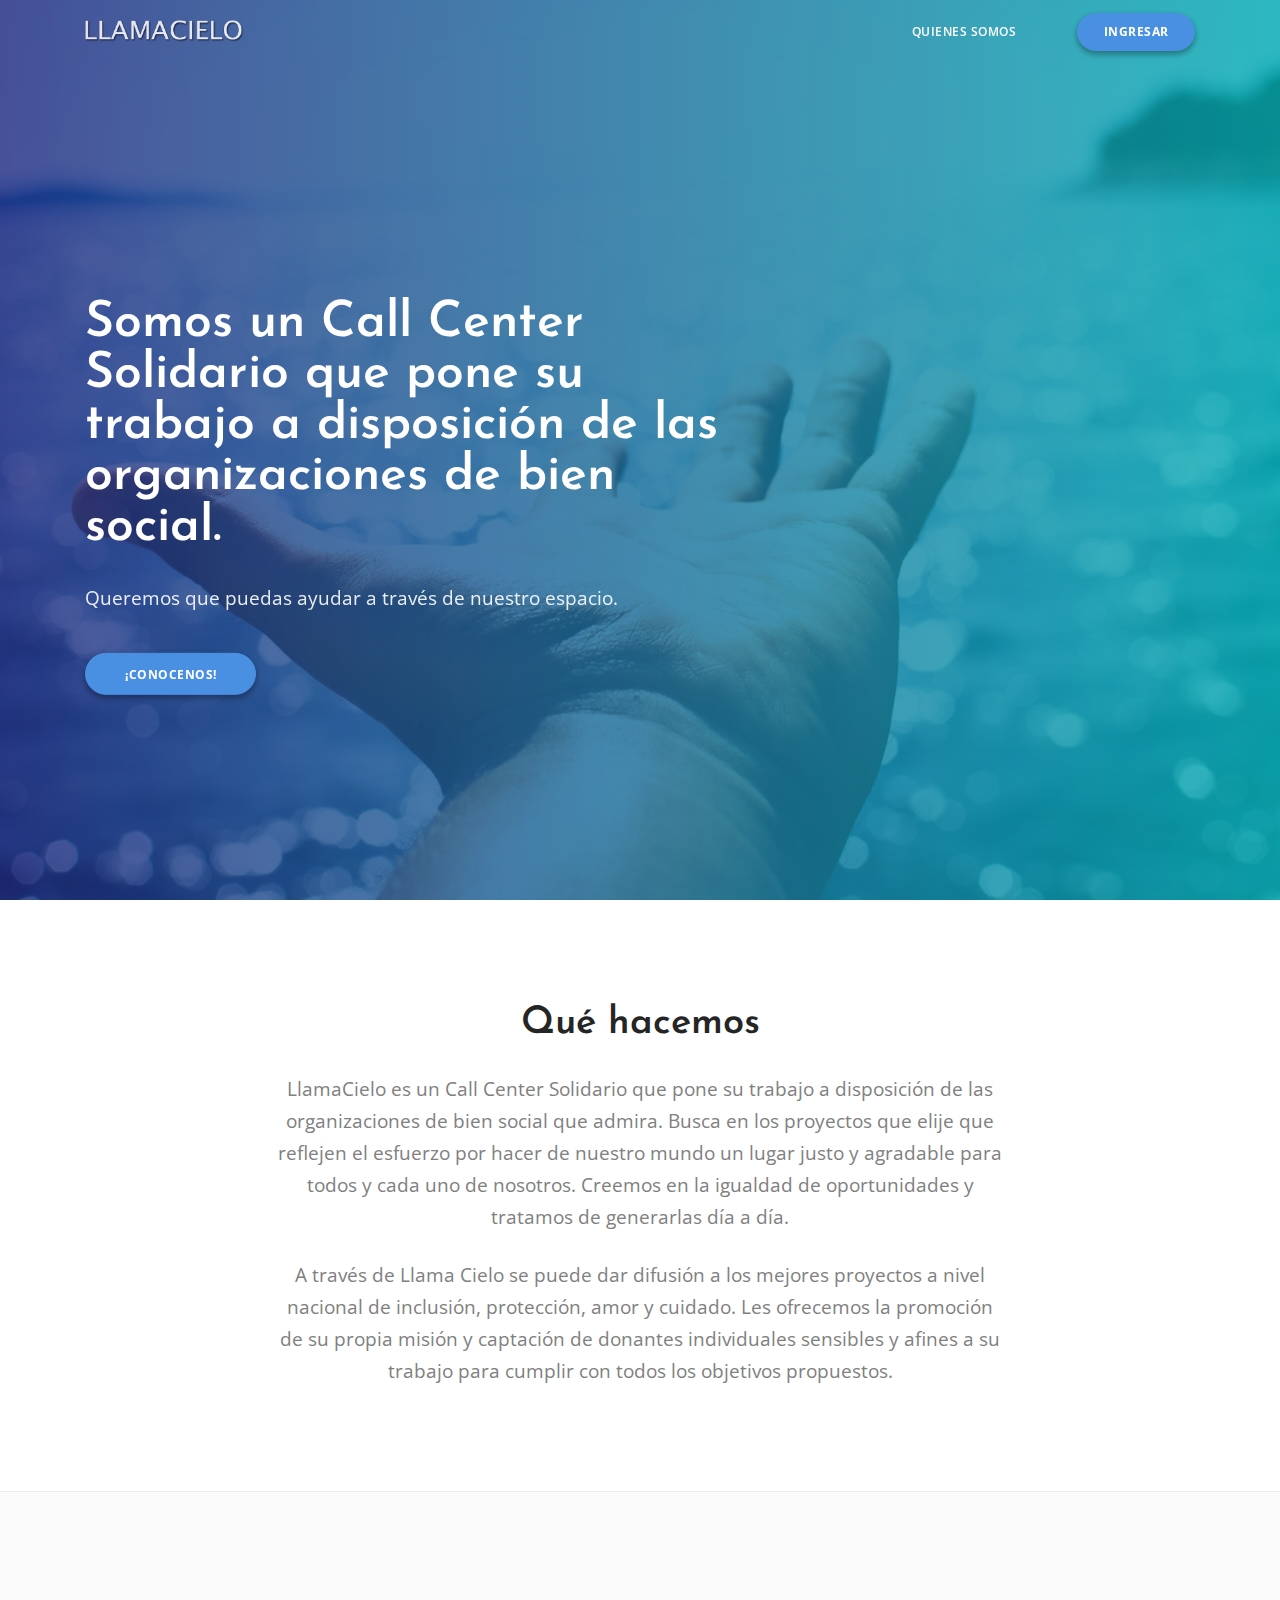
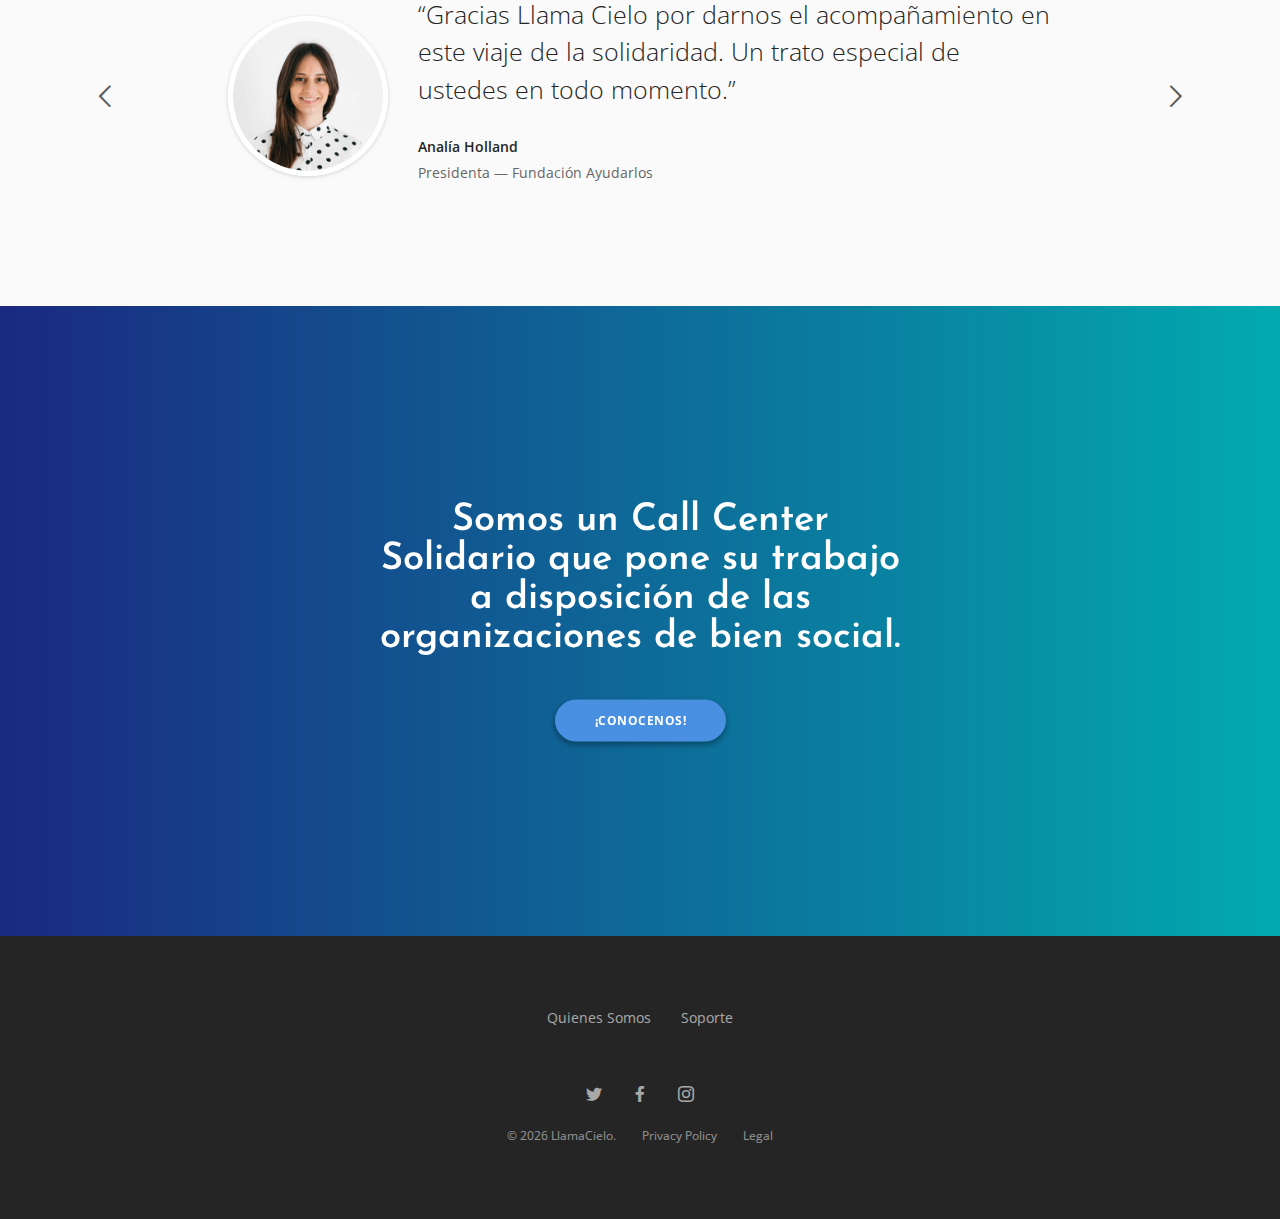
==== web/administracion.html @ 5735ce03 "first status" ====
<!doctype html>
<html lang="es">

<head>
    <meta charset="utf-8">
    <title>Administrador - Llamacielo</title>
    <meta name="viewport" content="width=device-width, initial-scale=1.0">
    <link href="css/socicon.css" rel="stylesheet" type="text/css" media="all" />
    <link href="css/icofont/icofont.min.css" rel="stylesheet" type="text/css" media="all" />
    <link href="css/bootstrap.css" rel="stylesheet" type="text/css" media="all" />
    <link href="css/stack-interface.css" rel="stylesheet" type="text/css" media="all" />
    <link href="css/theme.css" rel="stylesheet" type="text/css" media="all" />
    <link href="https://fonts.googleapis.com/css?family=Open+Sans:200,300,400,400i,500,600,700" rel="stylesheet">

    <style>
        ul li {
            cursor: pointer;
        }
        
        fieldset.scheduler-border {
            border: 1px solid #f3eeee !important;
            padding: 0 0 0 2em !important;
            margin: 0 0 1.5em 0 !important;
            -webkit-box-shadow: 0px 0px 0px 0px #000;
            box-shadow: 0px 0px 0px 0px #000;
        }
        
        legend {
            margin-bottom: 0 !important;
        }
        
        legend.scheduler-border {
            font-size: 1.2em !important;
            font-weight: bold !important;
            text-align: center !important;
            width: auto;
            padding: 0 10px;
            border-bottom: none;
        }
        
        form {
            max-width: 93%;
        }
        
        button.btn.type--uppercase,
        input[type="submit"].btn.type--uppercase {
            letter-spacing: .5px;
            margin-right: -0.5px;
            margin-top: -20px;
        }
    </style>


</head>

<body data-smooth-scroll-offset="77">

    <div class="page-loader">
        <div class="loader"></div>
    </div>


    <div class="nav-container">
        <div>
            <div class="bar bar--sm visible-xs">
                <div class="container">
                    <div class="row">
                        <div class="col-3 col-md-2">
                            <a href="index.html"> <img class="logo logo-dark" alt="logo" src="img/logo.png"> <img class="logo logo-light" alt="logo" src="img/logo.png"> </a>
                        </div>
                        <div class="col-9 col-md-10 text-right">
                            <a href="#" class="hamburger-toggle" data-toggle-class="#menu1;hidden-xs hidden-sm"> <i class="icon icon--sm stack-interface stack-menu"></i> </a>
                        </div>
                    </div>
                </div>
            </div>
            <nav id="menu1" class="bar bar-1 hidden-xs bar--transparent bar--absolute">
                <div class="container">
                    <div class="row">
                        <div class="col-lg-1 col-md-2 hidden-xs">
                            <div class="bar__module">
                                <a href="index.html"> <img class="logo logo-dark" alt="logo" src="img/logo.png"> <img class="logo logo-light" alt="logo" src="img/logo.png"> </a>
                            </div>
                        </div>
                        <div class="col-lg-11 col-md-12 text-right text-left-xs text-left-sm">
                            <div class="bar__module">
                                <ul id="menuUsuario" class="menu-horizontal text-left">
                                    <!-- usuario logueado -->
                                    <li>
                                        <i class="icofont-key icon-roles text-primary"></i> <span id="usuarioRol"><strong></strong></span>
                                    </li>

                                    <li class="dropdown">
                                        <i class="icofont-ui-user text-primary"></i> <span class="dropdown__trigger" id="usuarioNombre"></span>
                                        <div class="dropdown__container">
                                            <div class="container">
                                                <div class="row">
                                                    <div class="dropdown__content col-lg-2 col-md-4">
                                                        <ul class="menu-vertical">
                                                            <li id="btnTablaUsuarios">Gestión de usuarios</li>
                                                            <li>Generar cierre</li>
                                                            <li>Ver liquidaciones</li>
                                                        </ul>
                                                    </div>
                                                </div>
                                            </div>
                                        </div>
                                    </li>
                                </ul>
                            </div>
                            <div class="bar__module">

                                <!-- btn login -->
                                <!-- <a id="btnLogin" class="btn btn--sm btn--primary type--uppercase hidden" data-modal-index="0"> <span class="btn__text">
                                    Login
                                </span> </a>-->

                                <!-- btn logout -->
                                <a id="btnLogout" class="btn btn--sm btn--primary type--uppercase"> <span class="btn__text">
                                    Salir
                                </span> </a>
                            </div>
                        </div>
                    </div>
                </div>
            </nav>
        </div>
    </div>
    <div class="main-container">
        <section class="cover height-60 imagebg parallax text-center parallax" data-gradient-bg="#1A2980,#02AAB0,#5f2c82,#26D0CE"><canvas id="granim-2" width="0" height="0"></canvas>
            <div class="background-image-holder">
                <img alt="background" src="img/bg-hero-adm.jpg" />
            </div>
            <div class="container pos-vertical-center">
                <div class="row">
                    <div class="col-md-12">
                        <h1> Administración de Datos </h1>
                    </div>
                </div>
            </div>
        </section>

        <!-- estadisticas -->
        <section id="estadisticas" class="bg-white space--md--datos">
            <div class="container">
                <div class="row">
                    <div class="col-md-4">
                        <div class="feature feature-2 boxed boxed--border text-center bg-primary text-white">
                            <span id="uT" class="counter"></span>
                            <p> USUARIOS TOTALES </p>
                        </div>
                    </div>
                    <div class="col-md-4">
                        <div class="feature feature-2 boxed boxed--border text-center bg-primary text-white">
                            <span id="uA" class="counter"></span>
                            <p> USUARIOS ACTIVOS </p>
                        </div>
                    </div>
                    <div class="col-md-4">
                        <div class="feature feature-2 boxed boxed--border text-center bg-primary text-white">
                            <span id="uI" class="counter"></span>
                            <p> USUARIOS INACTIVOS </p>
                        </div>
                    </div>
                </div>

                <div class="row mt-4">
                    <div class="col-md-4">
                        <div class="feature feature-2 boxed boxed--border text-center bg-primary text-white">
                            <span id="uAdm" class="counter"></span>
                            <p> USUARIOS ADMINISTRADORES </p>
                        </div>
                    </div>
                    <div class="col-md-4">
                        <div class="feature feature-2 boxed boxed--border text-center bg-primary text-white">
                            <span id="uTel" class="counter"></span>
                            <p> USUARIOS TELEMARKETER </p>
                        </div>
                    </div>
                    <div class="col-md-4">
                        <div class="feature feature-2 boxed boxed--border text-center bg-primary text-white">
                            <span id="uO" class="counter"></span>
                            <p> USUARIOS ONG'S </p>
                        </div>
                    </div>
                </div>
            </div>
        </section>

        <!-- tabla de usuarios -->
        <section class="bg--white space--xxs">
            <div class="container">
                <div class="row justify-content-md-center">
                    <div id="tablaUsuarios" class="col-md-12 text-center">

                        <!-- btn alta usuario -->
                        <div class="text-left">
                            <a id="btnAltaUsuario" class="btn btn--sm btn--primary text-white" data-modal-index="0">Alta de Usuario</a>
                        </div>

                        <div class="">
                        </div>

                        <!-- tabla para mostrar datos BD -->
                        <div class="table-responsive-sm mt-20">
                            <table id="tablaUsuarios2" class="border--round table--alternate-row">
                                <thead>
                                    <tr class="text-center">
                                        <th>ID</th>
                                        <th>PERFIL</th>
                                        <th>NOMBRE</th>
                                        <th>DNI</th>
                                        <th>PASSWORD</th>
                                        <th>FECHA INICIO</th>
                                        <th>ACTIVO</th>
                                        <th>EMAIL</th>
                                        <th>ACCION</th>
                                    </tr>
                                </thead>
                                <tbody id="tbodyUsuarios">
                                </tbody>

                            </table>
                        </div>
                    </div>
                </div>
            </div>
        </section>

        <footer class="text-center space--sm footer-5 bg--dark">
            <div class="container">
                <div class="row">

                    <div class="col-md-12 text-center">
                        <ul class="social-list list-inline list--hover">
                            <li><a href="#"><i class="socicon socicon-twitter icon icon--xs"></i></a></li>
                            <li><a href="#"><i class="socicon socicon-facebook icon icon--xs"></i></a></li>
                            <li><a href="#"><i class="socicon socicon-instagram icon icon--xs"></i></a></li>
                        </ul>
                    </div>
                </div>

            </div>
        </footer>

        <!-- modal form alta / modificaciones usuarios -->
        <div class="modal-container" data-modal-index="0">
            <div class="modal-content section-modal">
                <section class="unpad ">
                    <div class="container">
                        <div class="row justify-content-center">
                            <div class="col-md-6">
                                <div class="boxed boxed--lg bg--white text-center feature">
                                    <div class="modal-close modal-close-cross"></div>
                                    <div class="feature__body">
                                        <!-- form alta / modifiaciones usuario -->
                                        <fieldset class="scheduler-border">
                                            <legend id="legend" class="scheduler-border"></legend>

                                            <form id="form-editable">
                                                <div class="row">

                                                    <!-- ID de usuario -->
                                                    <div class="col-md-12">
                                                        <input type="hidden" id="idUsuario" name="usuario_id" value="">
                                                    </div>

                                                    <!-- Fecha de inicio usuario -->
                                                    <div class="col-md-12">
                                                        <input type="hidden" id="inputFechaInicioUsuario" name="usuario_fechaInicio" value="">
                                                    </div>


                                                    <!-- Perfil del Usuario -->
                                                    <div class="col-md-12 text-left">
                                                        <div class="input-select mb-3">
                                                            <select id="inputPerfilUsuario" name="usuario_tipo">
                                                                <!--<option selected value="default">Perfil de Usuario</option>-->
                                                                <option value="1">Administrador</option>
                                                                <option value="2">Telemarketer</option>
                                                                <option value="3">ONG</option>
                                                            </select>
                                                        </div>

                                                    </div>
                                                    <!--<div class="col-md-12">
                                                        <input type="hidden" id="inputPerfilUsuarioHidden" name="usuario_tipo" value="">
                                                    </div>-->

                                                    <!-- usuario nombre usuario -->
                                                    <div class="col-md-12 text-left">
                                                        <input type="text" id="inputUsuarioNombre" name="usuario_nombre" value="" placeholder="Nombre Y Apellido" maxlength="90">
                                                    </div>

                                                    <!-- usuario numero de documento -->
                                                    <div class="col-md-12 text-left">
                                                        <input type="number" id="inputDniUsuario" name="usuario_dni" placeholder="Número De Documento" data-mask="00000000">
                                                    </div>

                                                    <!-- usuario password -->
                                                    <div class="col-md-12 text-left">
                                                        <div class="inner-addon right-addon">
                                                            <input type="password" id="inputPasswordUsuario" name="usuario_password" value="" placeholder="Ingrese Password" title="Debe cargar el password" autocomplete="off">
                                                            <i id="togglePassword" class="icofont-eye-blocked"></i>
                                                        </div>
                                                    </div>

                                                    <!-- fecha inicio -->
                                                    <!--<div id="inputFechaUsuario" class="col-md-12 hidden">
                                                        <input type="date" name="usuario_fechaInicio" value="" placeholder="Ingrese Fecha De Inicio">
                                                    </div>-->

                                                    <!-- Usuario Estado -->
                                                    <div class="col-md-12 text-left">
                                                        <div class="input-select mb-3">
                                                            <select id="inputEstadoUsuario" name="usuario_estado">
                                                               <!-- <option selected value="default">Estado de Usuario</option>-->
                                                                <option value="1">Activo</option>
                                                                <option value="0">Desactivado</option>
                                                            </select>
                                                        </div>

                                                    </div>
                                                    <!--<div class="col-md-12">
                                                        <input type="hidden" id="inputEstadoUsuarioHidden" name="usuario_estado" value="">
                                                    </div>-->

                                                    <!-- Email -->
                                                    <div class="col-md-12 text-left">
                                                        <input type="email" id="inputEmailUsuario" name="usuario_email" placeholder="Email" title="Debe ingresar un email" required>
                                                    </div>

                                                    <!-- alta usuario -->
                                                    <div class="col-md-12">
                                                        <a id="btnAltaUsuarioForm" class="btn width-100 btn--primary type--uppercase text-white hidden mb-2 mt-1" type="">Cargar alta</a>
                                                    </div>

                                                    <!-- modificar usuario -->
                                                    <div class="col-md-12">
                                                        <a id="btnModificarUsuario" class="btn width-100 btn--primary type--uppercase text-white hidden mb-4 mt--10" type="">Cargar modificación</a>
                                                    </div>

                                                </div>

                                                <div class="justify-content-center vh-100 align-items-center">
                                                    <div id="mensaje" class="hidden mb--1"></div>
                                                    <div id="loader" class="form-contacto-cargando hidden mb-4">
                                                        <img src="img/loader.gif" alt="">
                                                    </div>
                                                </div>
                                            </form>

                                        </fieldset>
                                        <!-- fin form login -->
                                    </div>
                                </div>
                            </div>
                        </div>
                </section>
                </div>
            </div>
            <!-- fin modal form usuarios -->

        </div>

        <script src="js/jquery-3.1.1.min.js"></script>
        <script src="js/parallax.js"></script>
        <script src="js/smooth-scroll.min.js"></script>
        <script src="js/granim.min.js"></script>
        <script src="js/jquery.mask.min.js"></script>
        <script src="js/sweetalert2.all.min.js"></script>
        <script src="js/scripts.js"></script>
        <script src="modulos/administracion.js"></script>

        <script>
            $(window).on("load", function() {
                $(".page-loader").fadeOut(1000);
                $(".page-loader").remove();
            })
        </script>

</body>

</html>
---- web/css/socicon.css ----
@font-face {
  font-family: 'Socicon';
  src:  url('../fonts/socicon.eot?a93r5t');
  src:  url('../fonts/socicon.eot?a93r5t#iefix') format('embedded-opentype'),
    url('../fonts/socicon.ttf?a93r5t') format('truetype'),
    url('../fonts/socicon.woff?a93r5t') format('woff'),
    url('../fonts/socicon.svg?a93r5t#Socicon') format('svg');
  font-weight: normal;
  font-style: normal;
}

[class^="socicon-"], [class*=" socicon-"] {
  /* use !important to prevent issues with browser extensions that change fonts */
  font-family: 'Socicon' !important;
  speak: none;
  font-style: normal;
  font-weight: normal;
  font-variant: normal;
  text-transform: none;
  line-height: 1;

  /* Better Font Rendering =========== */
  -webkit-font-smoothing: antialiased;
  -moz-osx-font-smoothing: grayscale;
}

.socicon-gamewisp:before {
  content: "\e905";
}
.socicon-bloglovin:before {
  content: "\e904";
}
.socicon-tunein:before {
  content: "\e903";
}
.socicon-gamejolt:before {
  content: "\e901";
}
.socicon-trello:before {
  content: "\e902";
}
.socicon-spreadshirt:before {
  content: "\e900";
}
.socicon-500px:before {
  content: "\e000";
}
.socicon-8tracks:before {
  content: "\e001";
}
.socicon-airbnb:before {
  content: "\e002";
}
.socicon-alliance:before {
  content: "\e003";
}
.socicon-amazon:before {
  content: "\e004";
}
.socicon-amplement:before {
  content: "\e005";
}
.socicon-android:before {
  content: "\e006";
}
.socicon-angellist:before {
  content: "\e007";
}
.socicon-apple:before {
  content: "\e008";
}
.socicon-appnet:before {
  content: "\e009";
}
.socicon-baidu:before {
  content: "\e00a";
}
.socicon-bandcamp:before {
  content: "\e00b";
}
.socicon-battlenet:before {
  content: "\e00c";
}
.socicon-beam:before {
  content: "\e00d";
}
.socicon-bebee:before {
  content: "\e00e";
}
.socicon-bebo:before {
  content: "\e00f";
}
.socicon-behance:before {
  content: "\e010";
}
.socicon-blizzard:before {
  content: "\e011";
}
.socicon-blogger:before {
  content: "\e012";
}
.socicon-buffer:before {
  content: "\e013";
}
.socicon-chrome:before {
  content: "\e014";
}
.socicon-coderwall:before {
  content: "\e015";
}
.socicon-curse:before {
  content: "\e016";
}
.socicon-dailymotion:before {
  content: "\e017";
}
.socicon-deezer:before {
  content: "\e018";
}
.socicon-delicious:before {
  content: "\e019";
}
.socicon-deviantart:before {
  content: "\e01a";
}
.socicon-diablo:before {
  content: "\e01b";
}
.socicon-digg:before {
  content: "\e01c";
}
.socicon-discord:before {
  content: "\e01d";
}
.socicon-disqus:before {
  content: "\e01e";
}
.socicon-douban:before {
  content: "\e01f";
}
.socicon-draugiem:before {
  content: "\e020";
}
.socicon-dribbble:before {
  content: "\e021";
}
.socicon-drupal:before {
  content: "\e022";
}
.socicon-ebay:before {
  content: "\e023";
}
.socicon-ello:before {
  content: "\e024";
}
.socicon-endomodo:before {
  content: "\e025";
}
.socicon-envato:before {
  content: "\e026";
}
.socicon-etsy:before {
  content: "\e027";
}
.socicon-facebook:before {
  content: "\e028";
}
.socicon-feedburner:before {
  content: "\e029";
}
.socicon-filmweb:before {
  content: "\e02a";
}
.socicon-firefox:before {
  content: "\e02b";
}
.socicon-flattr:before {
  content: "\e02c";
}
.socicon-flickr:before {
  content: "\e02d";
}
.socicon-formulr:before {
  content: "\e02e";
}
.socicon-forrst:before {
  content: "\e02f";
}
.socicon-foursquare:before {
  content: "\e030";
}
.socicon-friendfeed:before {
  content: "\e031";
}
.socicon-github:before {
  content: "\e032";
}
.socicon-goodreads:before {
  content: "\e033";
}
.socicon-google:before {
  content: "\e034";
}
.socicon-googlescholar:before {
  content: "\e035";
}
.socicon-googlegroups:before {
  content: "\e036";
}
.socicon-googlephotos:before {
  content: "\e037";
}
.socicon-googleplus:before {
  content: "\e038";
}
.socicon-grooveshark:before {
  content: "\e039";
}
.socicon-hackerrank:before {
  content: "\e03a";
}
.socicon-hearthstone:before {
  content: "\e03b";
}
.socicon-hellocoton:before {
  content: "\e03c";
}
.socicon-heroes:before {
  content: "\e03d";
}
.socicon-hitbox:before {
  content: "\e03e";
}
.socicon-horde:before {
  content: "\e03f";
}
.socicon-houzz:before {
  content: "\e040";
}
.socicon-icq:before {
  content: "\e041";
}
.socicon-identica:before {
  content: "\e042";
}
.socicon-imdb:before {
  content: "\e043";
}
.socicon-instagram:before {
  content: "\e044";
}
.socicon-issuu:before {
  content: "\e045";
}
.socicon-istock:before {
  content: "\e046";
}
.socicon-itunes:before {
  content: "\e047";
}
.socicon-keybase:before {
  content: "\e048";
}
.socicon-lanyrd:before {
  content: "\e049";
}
.socicon-lastfm:before {
  content: "\e04a";
}
.socicon-line:before {
  content: "\e04b";
}
.socicon-linkedin:before {
  content: "\e04c";
}
.socicon-livejournal:before {
  content: "\e04d";
}
.socicon-lyft:before {
  content: "\e04e";
}
.socicon-macos:before {
  content: "\e04f";
}
.socicon-mail:before {
  content: "\e050";
}
.socicon-medium:before {
  content: "\e051";
}
.socicon-meetup:before {
  content: "\e052";
}
.socicon-mixcloud:before {
  content: "\e053";
}
.socicon-modelmayhem:before {
  content: "\e054";
}
.socicon-mumble:before {
  content: "\e055";
}
.socicon-myspace:before {
  content: "\e056";
}
.socicon-newsvine:before {
  content: "\e057";
}
.socicon-nintendo:before {
  content: "\e058";
}
.socicon-npm:before {
  content: "\e059";
}
.socicon-odnoklassniki:before {
  content: "\e05a";
}
.socicon-openid:before {
  content: "\e05b";
}
.socicon-opera:before {
  content: "\e05c";
}
.socicon-outlook:before {
  content: "\e05d";
}
.socicon-overwatch:before {
  content: "\e05e";
}
.socicon-patreon:before {
  content: "\e05f";
}
.socicon-paypal:before {
  content: "\e060";
}
.socicon-periscope:before {
  content: "\e061";
}
.socicon-persona:before {
  content: "\e062";
}
.socicon-pinterest:before {
  content: "\e063";
}
.socicon-play:before {
  content: "\e064";
}
.socicon-player:before {
  content: "\e065";
}
.socicon-playstation:before {
  content: "\e066";
}
.socicon-pocket:before {
  content: "\e067";
}
.socicon-qq:before {
  content: "\e068";
}
.socicon-quora:before {
  content: "\e069";
}
.socicon-raidcall:before {
  content: "\e06a";
}
.socicon-ravelry:before {
  content: "\e06b";
}
.socicon-reddit:before {
  content: "\e06c";
}
.socicon-renren:before {
  content: "\e06d";
}
.socicon-researchgate:before {
  content: "\e06e";
}
.socicon-residentadvisor:before {
  content: "\e06f";
}
.socicon-reverbnation:before {
  content: "\e070";
}
.socicon-rss:before {
  content: "\e071";
}
.socicon-sharethis:before {
  content: "\e072";
}
.socicon-skype:before {
  content: "\e073";
}
.socicon-slideshare:before {
  content: "\e074";
}
.socicon-smugmug:before {
  content: "\e075";
}
.socicon-snapchat:before {
  content: "\e076";
}
.socicon-songkick:before {
  content: "\e077";
}
.socicon-soundcloud:before {
  content: "\e078";
}
.socicon-spotify:before {
  content: "\e079";
}
.socicon-stackexchange:before {
  content: "\e07a";
}
.socicon-stackoverflow:before {
  content: "\e07b";
}
.socicon-starcraft:before {
  content: "\e07c";
}
.socicon-stayfriends:before {
  content: "\e07d";
}
.socicon-steam:before {
  content: "\e07e";
}
.socicon-storehouse:before {
  content: "\e07f";
}
.socicon-strava:before {
  content: "\e080";
}
.socicon-streamjar:before {
  content: "\e081";
}
.socicon-stumbleupon:before {
  content: "\e082";
}
.socicon-swarm:before {
  content: "\e083";
}
.socicon-teamspeak:before {
  content: "\e084";
}
.socicon-teamviewer:before {
  content: "\e085";
}
.socicon-technorati:before {
  content: "\e086";
}
.socicon-telegram:before {
  content: "\e087";
}
.socicon-tripadvisor:before {
  content: "\e088";
}
.socicon-tripit:before {
  content: "\e089";
}
.socicon-triplej:before {
  content: "\e08a";
}
.socicon-tumblr:before {
  content: "\e08b";
}
.socicon-twitch:before {
  content: "\e08c";
}
.socicon-twitter:before {
  content: "\e08d";
}
.socicon-uber:before {
  content: "\e08e";
}
.socicon-ventrilo:before {
  content: "\e08f";
}
.socicon-viadeo:before {
  content: "\e090";
}
.socicon-viber:before {
  content: "\e091";
}
.socicon-viewbug:before {
  content: "\e092";
}
.socicon-vimeo:before {
  content: "\e093";
}
.socicon-vine:before {
  content: "\e094";
}
.socicon-vkontakte:before {
  content: "\e095";
}
.socicon-warcraft:before {
  content: "\e096";
}
.socicon-wechat:before {
  content: "\e097";
}
.socicon-weibo:before {
  content: "\e098";
}
.socicon-whatsapp:before {
  content: "\e099";
}
.socicon-wikipedia:before {
  content: "\e09a";
}
.socicon-windows:before {
  content: "\e09b";
}
.socicon-wordpress:before {
  content: "\e09c";
}
.socicon-wykop:before {
  content: "\e09d";
}
.socicon-xbox:before {
  content: "\e09e";
}
.socicon-xing:before {
  content: "\e09f";
}
.socicon-yahoo:before {
  content: "\e0a0";
}
.socicon-yammer:before {
  content: "\e0a1";
}
.socicon-yandex:before {
  content: "\e0a2";
}
.socicon-yelp:before {
  content: "\e0a3";
}
.socicon-younow:before {
  content: "\e0a4";
}
.socicon-youtube:before {
  content: "\e0a5";
}
.socicon-zapier:before {
  content: "\e0a6";
}
.socicon-zerply:before {
  content: "\e0a7";
}
.socicon-zomato:before {
  content: "\e0a8";
}
.socicon-zynga:before {
  content: "\e0a9";
}
---- web/css/stack-interface.css ----
@font-face {
  font-family: 'stack-interface';
  src: url('../fonts/stack-interface.eot?33839631');
  src: url('../fonts/stack-interface.eot?33839631#iefix') format('embedded-opentype'),
       url('../fonts/stack-interface.woff2?33839631') format('woff2'),
       url('../fonts/stack-interface.woff?33839631') format('woff'),
       url('../fonts/stack-interface.ttf?33839631') format('truetype'),
       url('../fonts/stack-interface.svg?33839631#stack-interface') format('svg');
  font-weight: normal;
  font-style: normal;
}
/* Chrome hack: SVG is rendered more smooth in Windozze. 100% magic, uncomment if you need it. */
/* Note, that will break hinting! In other OS-es font will be not as sharp as it could be */
/*
@media screen and (-webkit-min-device-pixel-ratio:0) {
  @font-face {
    font-family: 'stack-interface';
    src: url('../font/stack-interface.svg?34857618#stack-interface') format('svg');
  }
}
*/
 
 [class^="stack-"]:before, [class*=" stack-"]:before {
  font-family: "stack-interface";
  font-style: normal;
  font-weight: normal;
  speak: none;
 
  display: inline-block;
  text-decoration: inherit;
  width: 1em;
  margin-right: .2em;
  text-align: center;
  /* opacity: .8; */
 
  /* For safety - reset parent styles, that can break glyph codes*/
  font-variant: normal;
  text-transform: none;
 
  /* fix buttons height, for twitter bootstrap */
  line-height: 1em;
 
  /* Animation center compensation - margins should be symmetric */
  /* remove if not needed */
  margin-left: .2em;
 
  /* you can be more comfortable with increased icons size */
  /* font-size: 120%; */
 
  /* Font smoothing. That was taken from TWBS */
  -webkit-font-smoothing: antialiased;
  -moz-osx-font-smoothing: grayscale;
 
  /* Uncomment for 3D effect */
  /* text-shadow: 1px 1px 1px rgba(127, 127, 127, 0.3); */
}
 
.stack-down-open-big:before { content: '\e800'; } /* '' */
.stack-left-open-big:before { content: '\e801'; } /* '' */
.stack-right-open-big:before { content: '\e802'; } /* '' */
.stack-up-open-big:before { content: '\e803'; } /* '' */
.stack-basket:before { content: '\e804'; } /* '' */
.stack-search:before { content: '\e805'; } /* '' */
.stack-down-dir:before { content: '\e806'; } /* '' */
.stack-left-dir:before { content: '\e807'; } /* '' */
.stack-right-dir:before { content: '\e808'; } /* '' */
.stack-up-dir:before { content: '\e809'; } /* '' */
.stack-down-open:before { content: '\e80a'; } /* '' */
.stack-left-open:before { content: '\e80b'; } /* '' */
.stack-right-open:before { content: '\e80c'; } /* '' */
.stack-up-open:before { content: '\e80d'; } /* '' */
.stack-menu:before { content: '\e80e'; } /* '' */
.stack-users:before { content: '\e80f'; } /* '' */
.stack-publish:before { content: '\e810'; } /* '' */
.stack-trash:before { content: '\e811'; } /* '' */
.stack-bell:before { content: '\e812'; } /* '' */
.stack-cog:before { content: '\e813'; } /* '' */
.stack-plus-circled:before { content: '\e814'; } /* '' */
.stack-dot-3:before { content: '\e815'; } /* '' */
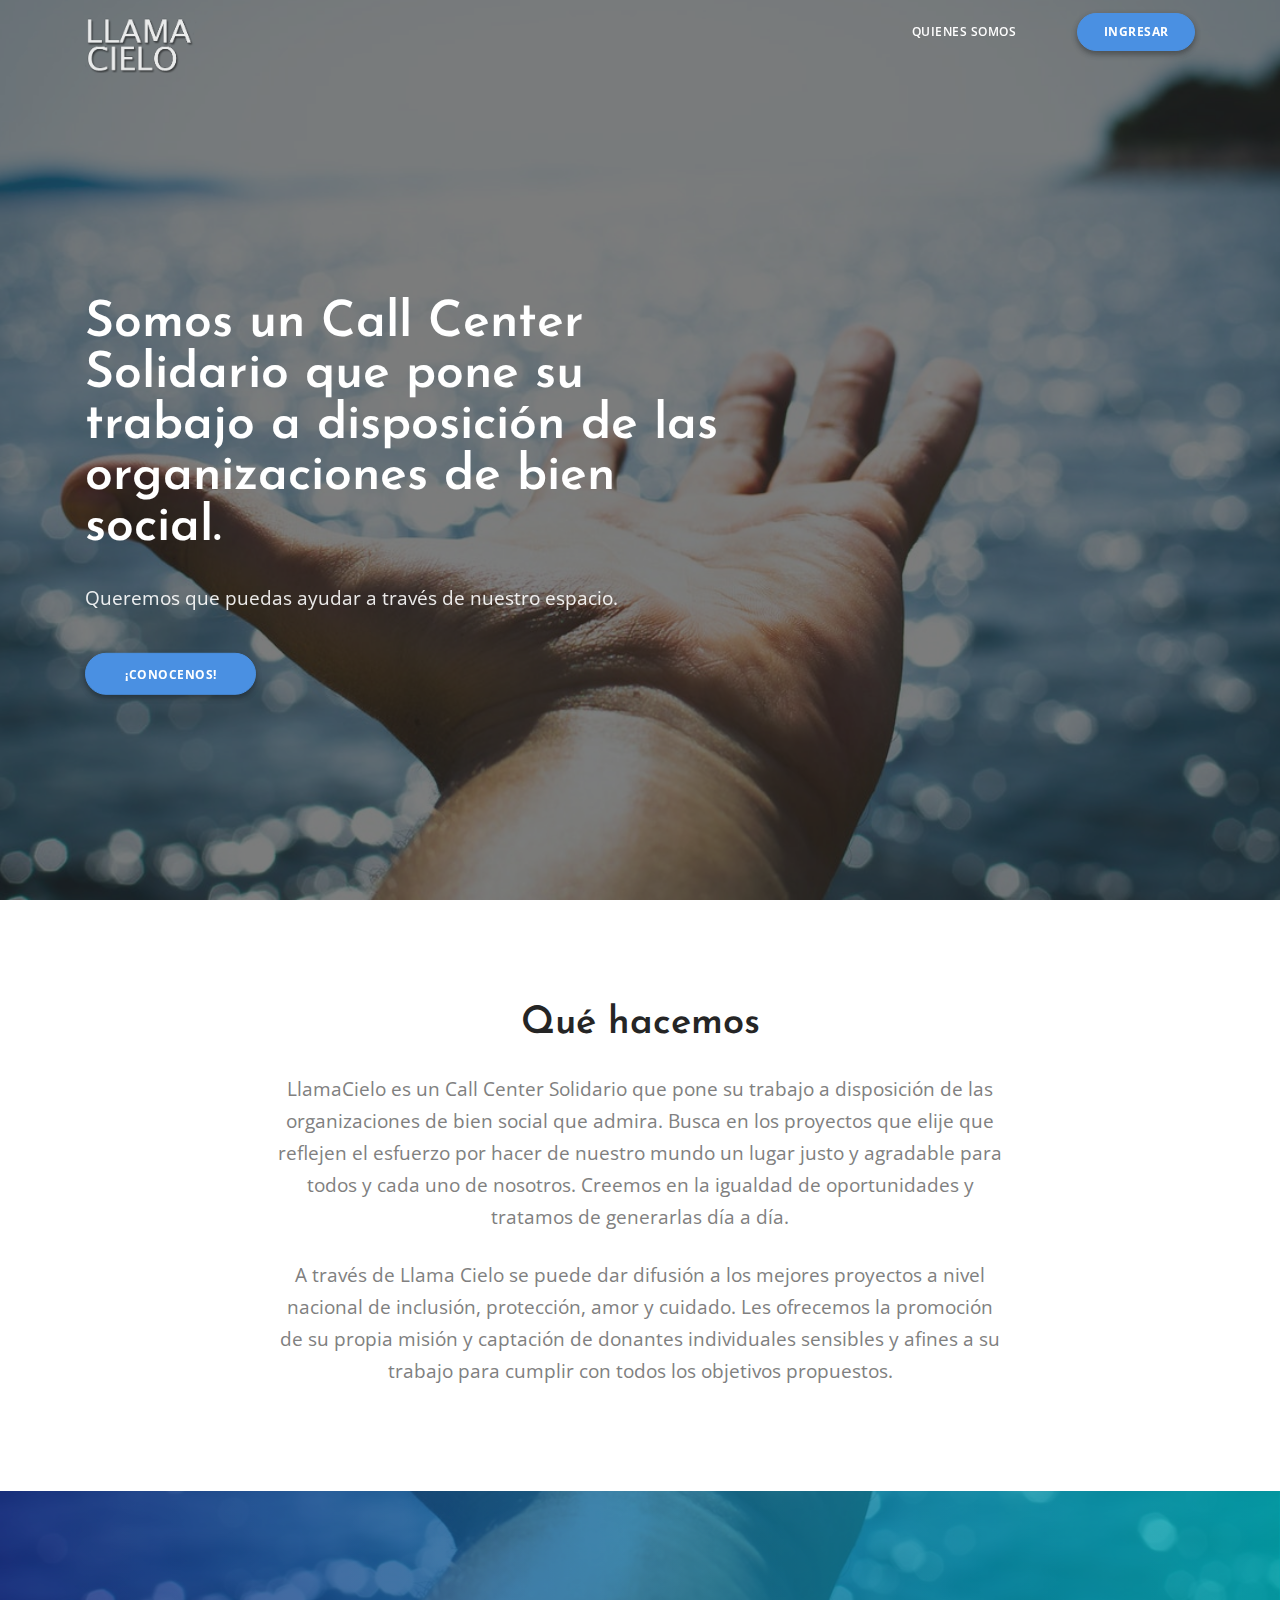
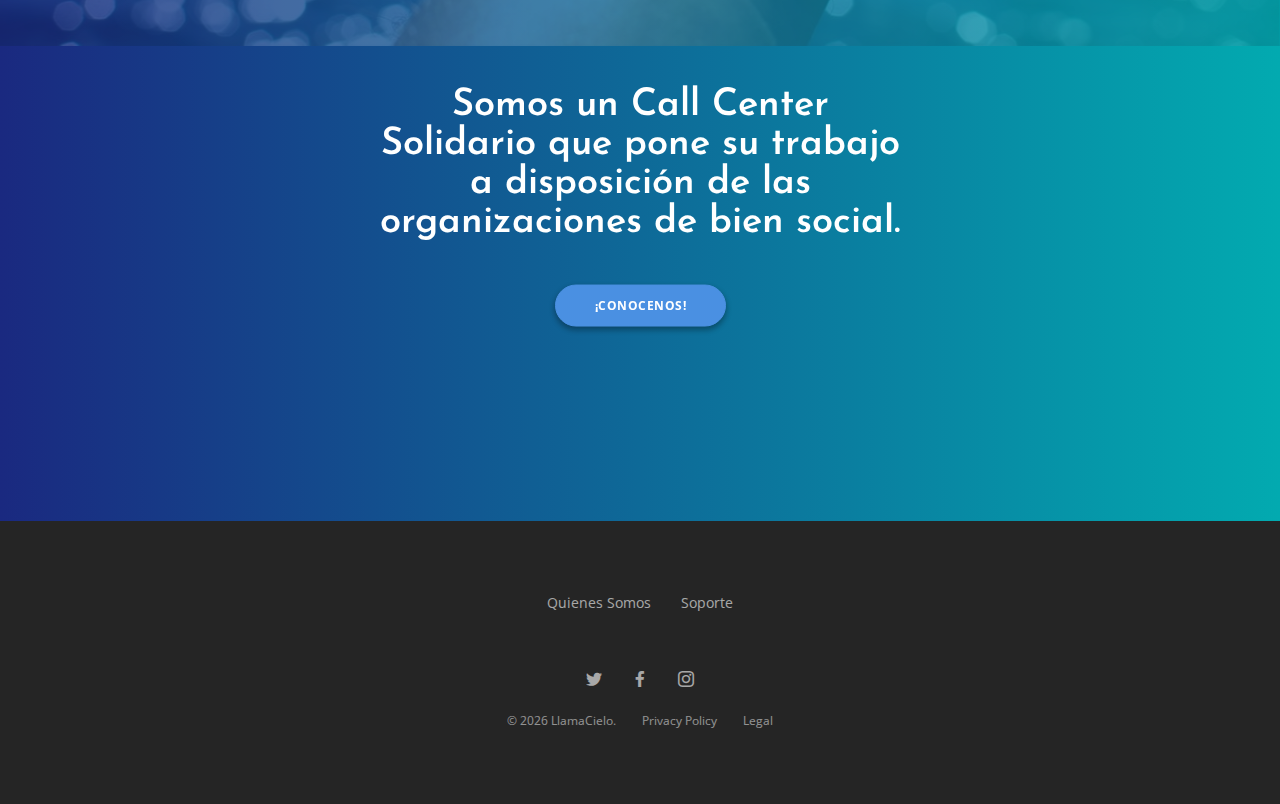
==== commit f058e901: "verano" ====
--- a/web/administracion.html
+++ b/web/administracion.html
@@ -1,767 +1,547 @@
-<!doctype html>-
-<html lang="es">-
--
-<head>-
-    <meta charset="utf-8">-
-    <title>Administrador - Llamacielo</title>-
-    <meta name="viewport" content="width=device-width, initial-scale=1.0">-
-    <link href="css/socicon.css" rel="stylesheet" type="text/css" media="all" />-
-    <link href="css/icofont/icofont.min.css" rel="stylesheet" type="text/css" media="all" />-
-    <link href="css/bootstrap.css" rel="stylesheet" type="text/css" media="all" />-
-    <link href="css/stack-interface.css" rel="stylesheet" type="text/css" media="all" />-
-    <link href="css/theme.css" rel="stylesheet" type="text/css" media="all" />-
-    <link href="https://fonts.googleapis.com/css?family=Open+Sans:200,300,400,400i,500,600,700" rel="stylesheet">-
--
-    <style>-
-        ul li {-
-            cursor: pointer;-
-        }-
-        -
-        fieldset.scheduler-border {-
-            border: 1px solid #f3eeee !important;-
-            padding: 0 0 0 2em !important;-
-            margin: 0 0 1.5em 0 !important;-
-            -webkit-box-shadow: 0px 0px 0px 0px #000;-
-            box-shadow: 0px 0px 0px 0px #000;-
-        }-
-        -
-        legend {-
-            margin-bottom: 0 !important;-
-        }-
-        -
-        legend.scheduler-border {-
-            font-size: 1.2em !important;-
-            font-weight: bold !important;-
-            text-align: center !important;-
-            width: auto;-
-            padding: 0 10px;-
-            border-bottom: none;-
-        }-
-        -
-        form {-
-            max-width: 93%;-
-        }-
-        -
-        button.btn.type--uppercase,-
-        input[type="submit"].btn.type--uppercase {-
-            letter-spacing: .5px;-
-            margin-right: -0.5px;-
-            margin-top: -20px;-
-        }-
-    </style>-
--
--
-</head>-
--
-<body data-smooth-scroll-offset="77">-
--
-    <div class="page-loader">-
-        <div class="loader"></div>-
-    </div>-
--
--
-    <div class="nav-container">-
-        <div>-
-            <div class="bar bar--sm visible-xs">-
-                <div class="container">-
-                    <div class="row">-
-                        <div class="col-3 col-md-2">-
-                            <a href="index.html"> <img class="logo logo-dark" alt="logo" src="img/logo.png"> <img class="logo logo-light" alt="logo" src="img/logo.png"> </a>-
-                        </div>-
-                        <div class="col-9 col-md-10 text-right">-
-                            <a href="#" class="hamburger-toggle" data-toggle-class="#menu1;hidden-xs hidden-sm"> <i class="icon icon--sm stack-interface stack-menu"></i> </a>-
-                        </div>-
-                    </div>-
-                </div>-
-            </div>-
-            <nav id="menu1" class="bar bar-1 hidden-xs bar--transparent bar--absolute">-
-                <div class="container">-
-                    <div class="row">-
-                        <div class="col-lg-1 col-md-2 hidden-xs">-
-                            <div class="bar__module">-
-                                <a href="index.html"> <img class="logo logo-dark" alt="logo" src="img/logo.png"> <img class="logo logo-light" alt="logo" src="img/logo.png"> </a>-
-                            </div>-
-                        </div>-
-                        <div class="col-lg-11 col-md-12 text-right text-left-xs text-left-sm">-
-                            <div class="bar__module">-
-                                <ul id="menuUsuario" class="menu-horizontal text-left">-
-                                    <!-- usuario logueado -->-
-                                    <li>-
-                                        <i class="icofont-key icon-roles text-primary"></i> <span id="usuarioRol"><strong></strong></span>-
-                                    </li>-
--
-                                    <li class="dropdown">-
-                                        <i class="icofont-ui-user text-primary"></i> <span class="dropdown__trigger" id="usuarioNombre"></span>-
-                                        <div class="dropdown__container">-
-                                            <div class="container">-
-                                                <div class="row">-
-                                                    <div class="dropdown__content col-lg-2 col-md-4">-
-                                                        <ul class="menu-vertical">-
-                                                            <li id="btnTablaUsuarios">Gestión de usuarios</li>-
-                                                            <li>Generar cierre</li>-
-                                                            <li>Ver liquidaciones</li>-
-                                                        </ul>-
-                                                    </div>-
-                                                </div>-
-                                            </div>-
-                                        </div>-
-                                    </li>-
-                                </ul>-
-                            </div>-
-                            <div class="bar__module">-
--
-                                <!-- btn login -->-
-                                <!-- <a id="btnLogin" class="btn btn--sm btn--primary type--uppercase hidden" data-modal-index="0"> <span class="btn__text">-
-                                    Login-
-                                </span> </a>-->-
--
-                                <!-- btn logout -->-
-                                <a id="btnLogout" class="btn btn--sm btn--primary type--uppercase"> <span class="btn__text">-
-                                    Salir-
-                                </span> </a>-
-                            </div>-
-                        </div>-
-                    </div>-
-                </div>-
-            </nav>-
-        </div>-
-    </div>-
-    <div class="main-container">-
-        <section class="cover height-60 imagebg parallax text-center parallax" data-gradient-bg="#1A2980,#02AAB0,#5f2c82,#26D0CE"><canvas id="granim-2" width="0" height="0"></canvas>-
-            <div class="background-image-holder">-
-                <img alt="background" src="img/bg-hero-adm.jpg" />-
-            </div>-
-            <div class="container pos-vertical-center">-
-                <div class="row">-
-                    <div class="col-md-12">-
-                        <h1> Administración de Datos </h1>-
-                    </div>-
-                </div>-
-            </div>-
-        </section>-
--
-        <!-- estadisticas -->-
-        <section id="estadisticas" class="bg-white space--md--datos">-
-            <div class="container">-
-                <div class="row">-
-                    <div class="col-md-4">-
-                        <div class="feature feature-2 boxed boxed--border text-center bg-primary text-white">-
-                            <span id="uT" class="counter"></span>-
-                            <p> USUARIOS TOTALES </p>-
-                        </div>-
-                    </div>-
-                    <div class="col-md-4">-
-                        <div class="feature feature-2 boxed boxed--border text-center bg-primary text-white">-
-                            <span id="uA" class="counter"></span>-
-                            <p> USUARIOS ACTIVOS </p>-
-                        </div>-
-                    </div>-
-                    <div class="col-md-4">-
-                        <div class="feature feature-2 boxed boxed--border text-center bg-primary text-white">-
-                            <span id="uI" class="counter"></span>-
-                            <p> USUARIOS INACTIVOS </p>-
-                        </div>-
-                    </div>-
-                </div>-
--
-                <div class="row mt-4">-
-                    <div class="col-md-4">-
-                        <div class="feature feature-2 boxed boxed--border text-center bg-primary text-white">-
-                            <span id="uAdm" class="counter"></span>-
-                            <p> USUARIOS ADMINISTRADORES </p>-
-                        </div>-
-                    </div>-
-                    <div class="col-md-4">-
-                        <div class="feature feature-2 boxed boxed--border text-center bg-primary text-white">-
-                            <span id="uTel" class="counter"></span>-
-                            <p> USUARIOS TELEMARKETER </p>-
-                        </div>-
-                    </div>-
-                    <div class="col-md-4">-
-                        <div class="feature feature-2 boxed boxed--border text-center bg-primary text-white">-
-                            <span id="uO" class="counter"></span>-
-                            <p> USUARIOS ONG'S </p>-
-                        </div>-
-                    </div>-
-                </div>-
-            </div>-
-        </section>-
--
-        <!-- tabla de usuarios -->-
-        <section class="bg--white space--xxs">-
-            <div class="container">-
-                <div class="row justify-content-md-center">-
-                    <div id="tablaUsuarios" class="col-md-12 text-center">-
--
-                        <!-- btn alta usuario -->-
-                        <div class="text-left">-
-                            <a id="btnAltaUsuario" class="btn btn--sm btn--primary text-white" data-modal-index="0">Alta de Usuario</a>-
-                        </div>-
--
-                        <div class="">-
-                        </div>-
--
-                        <!-- tabla para mostrar datos BD -->-
-                        <div class="table-responsive-sm mt-20">-
-                            <table id="tablaUsuarios2" class="border--round table--alternate-row">-
-                                <thead>-
-                                    <tr class="text-center">-
-                                        <th>ID</th>-
-                                        <th>PERFIL</th>-
-                                        <th>NOMBRE</th>-
-                                        <th>DNI</th>-
-                                        <th>PASSWORD</th>-
-                                        <th>FECHA INICIO</th>-
-                                        <th>ACTIVO</th>-
-                                        <th>EMAIL</th>-
-                                        <th>ACCION</th>-
-                                    </tr>-
-                                </thead>-
-                                <tbody id="tbodyUsuarios">-
-                                </tbody>-
--
-                            </table>-
-                        </div>-
-                    </div>-
-                </div>-
-            </div>-
-        </section>-
--
-        <footer class="text-center space--sm footer-5 bg--dark">-
-            <div class="container">-
-                <div class="row">-
--
-                    <div class="col-md-12 text-center">-
-                        <ul class="social-list list-inline list--hover">-
-                            <li><a href="#"><i class="socicon socicon-twitter icon icon--xs"></i></a></li>-
-                            <li><a href="#"><i class="socicon socicon-facebook icon icon--xs"></i></a></li>-
-                            <li><a href="#"><i class="socicon socicon-instagram icon icon--xs"></i></a></li>-
-                        </ul>-
-                    </div>-
-                </div>-
--
-            </div>-
-        </footer>-
--
-        <!-- modal form alta / modificaciones usuarios -->-
-        <div class="modal-container" data-modal-index="0">-
-            <div class="modal-content section-modal">-
-                <section class="unpad ">-
-                    <div class="container">-
-                        <div class="row justify-content-center">-
-                            <div class="col-md-6">-
-                                <div class="boxed boxed--lg bg--white text-center feature">-
-                                    <div class="modal-close modal-close-cross"></div>-
-                                    <div class="feature__body">-
-                                        <!-- form alta / modifiaciones usuario -->-
-                                        <fieldset class="scheduler-border">-
-                                            <legend id="legend" class="scheduler-border"></legend>-
--
-                                            <form id="form-editable">-
-                                                <div class="row">-
--
-                                                    <!-- ID de usuario -->-
-                                                    <div class="col-md-12">-
-                                                        <input type="hidden" id="idUsuario" name="usuario_id" value="">-
-                                                    </div>-
--
-                                                    <!-- Fecha de inicio usuario -->-
-                                                    <div class="col-md-12">-
-                                                        <input type="hidden" id="inputFechaInicioUsuario" name="usuario_fechaInicio" value="">-
-                                                    </div>-
--
--
-                                                    <!-- Perfil del Usuario -->-
-                                                    <div class="col-md-12 text-left">-
-                                                        <div class="input-select mb-3">-
-                                                            <select id="inputPerfilUsuario" name="usuario_tipo">-
-                                                                <!--<option selected value="default">Perfil de Usuario</option>-->-
-                                                                <option value="1">Administrador</option>-
-                                                                <option value="2">Telemarketer</option>-
-                                                                <option value="3">ONG</option>-
-                                                            </select>-
-                                                        </div>-
--
-                                                    </div>-
-                                                    <!--<div class="col-md-12">-
-                                                        <input type="hidden" id="inputPerfilUsuarioHidden" name="usuario_tipo" value="">-
-                                                    </div>-->-
--
-                                                    <!-- usuario nombre usuario -->-
-                                                    <div class="col-md-12 text-left">-
-                                                        <input type="text" id="inputUsuarioNombre" name="usuario_nombre" value="" placeholder="Nombre Y Apellido" maxlength="90">-
-                                                    </div>-
--
-                                                    <!-- usuario numero de documento -->-
-                                                    <div class="col-md-12 text-left">-
-                                                        <input type="number" id="inputDniUsuario" name="usuario_dni" placeholder="Número De Documento" data-mask="00000000">-
-                                                    </div>-
--
-                                                    <!-- usuario password -->-
-                                                    <div class="col-md-12 text-left">-
-                                                        <div class="inner-addon right-addon">-
-                                                            <input type="password" id="inputPasswordUsuario" name="usuario_password" value="" placeholder="Ingrese Password" title="Debe cargar el password" autocomplete="off">-
-                                                            <i id="togglePassword" class="icofont-eye-blocked"></i>-
-                                                        </div>-
-                                                    </div>-
--
-                                                    <!-- fecha inicio -->-
-                                                    <!--<div id="inputFechaUsuario" class="col-md-12 hidden">-
-                                                        <input type="date" name="usuario_fechaInicio" value="" placeholder="Ingrese Fecha De Inicio">-
-                                                    </div>-->-
--
-                                                    <!-- Usuario Estado -->-
-                                                    <div class="col-md-12 text-left">-
-                                                        <div class="input-select mb-3">-
-                                                            <select id="inputEstadoUsuario" name="usuario_estado">-
-                                                               <!-- <option selected value="default">Estado de Usuario</option>-->-
-                                                                <option value="1">Activo</option>-
-                                                                <option value="0">Desactivado</option>-
-                                                            </select>-
-                                                        </div>-
--
-                                                    </div>-
-                                                    <!--<div class="col-md-12">-
-                                                        <input type="hidden" id="inputEstadoUsuarioHidden" name="usuario_estado" value="">-
-                                                    </div>-->-
--
-                                                    <!-- Email -->-
-                                                    <div class="col-md-12 text-left">-
-                                                        <input type="email" id="inputEmailUsuario" name="usuario_email" placeholder="Email" title="Debe ingresar un email" required>-
-                                                    </div>-
--
-                                                    <!-- alta usuario -->-
-                                                    <div class="col-md-12">-
-                                                        <a id="btnAltaUsuarioForm" class="btn width-100 btn--primary type--uppercase text-white hidden mb-2 mt-1" type="">Cargar alta</a>-
-                                                    </div>-
--
-                                                    <!-- modificar usuario -->-
-                                                    <div class="col-md-12">-
-                                                        <a id="btnModificarUsuario" class="btn width-100 btn--primary type--uppercase text-white hidden mb-4 mt--10" type="">Cargar modificación</a>-
-                                                    </div>-
--
-                                                </div>-
--
-                                                <div class="justify-content-center vh-100 align-items-center">-
-                                                    <div id="mensaje" class="hidden mb--1"></div>-
-                                                    <div id="loader" class="form-contacto-cargando hidden mb-4">-
-                                                        <img src="img/loader.gif" alt="">-
-                                                    </div>-
-                                                </div>-
-                                            </form>-
--
-                                        </fieldset>-
-                                        <!-- fin form login -->-
-                                    </div>-
-                                </div>-
-                            </div>-
-                        </div>-
-                </section>-
-                </div>-
-            </div>-
-            <!-- fin modal form usuarios -->-
--
-        </div>-
--
-        <script src="js/jquery-3.1.1.min.js"></script>-
-        <script src="js/parallax.js"></script>-
-        <script src="js/smooth-scroll.min.js"></script>-
-        <script src="js/granim.min.js"></script>-
-        <script src="js/jquery.mask.min.js"></script>-
-        <script src="js/sweetalert2.all.min.js"></script>-
-        <script src="js/scripts.js"></script>-
-        <script src="modulos/administracion.js"></script>-
--
-        <script>-
-            $(window).on("load", function() {-
-                $(".page-loader").fadeOut(1000);-
-                $(".page-loader").remove();-
-            })-
-        </script>-
--
-</body>-
--
+<!doctype html>
+<html lang="es">
+
+<head>
+    <meta charset="utf-8">
+    <title>Administrador - Llamacielo</title>
+    <meta name="viewport" content="width=device-width, initial-scale=1.0">
+    <link href="css/socicon.css" rel="stylesheet" type="text/css" media="all" />
+    <link href="css/icofont/icofont.min.css" rel="stylesheet" type="text/css" media="all" />
+    <link href="css/bootstrap.css" rel="stylesheet" type="text/css" media="all" />
+    <!-- css libreria datatable -->
+    <link rel="stylesheet" href="https://cdn.datatables.net/v/dt/jszip-2.5.0/dt-1.11.3/b-2.0.1/b-html5-2.0.1/datatables.min.css" />
+
+    <link href="css/stack-interface.css" rel="stylesheet" type="text/css" media="all" />
+    <link href="css/theme.css" rel="stylesheet" type="text/css" media="all" />
+    <link href="https://fonts.googleapis.com/css?family=Open+Sans:200,300,400,400i,500,600,700" rel="stylesheet">
+
+    <style>
+        ul li {
+            cursor: pointer;
+        }
+        
+        fieldset.scheduler-border {
+            border: 1px solid #f3eeee !important;
+            padding: 0 2em 0 2em !important;
+            margin: 0 0 1.5em 0 !important;
+            -webkit-box-shadow: 0px 0px 0px 0px #000;
+            box-shadow: 0px 0px 0px 0px #000;
+        }
+        
+        legend {
+            margin-bottom: 0 !important;
+        }
+        
+        legend.scheduler-border {
+            font-size: 1.2em !important;
+            font-weight: bold !important;
+            text-align: center !important;
+            width: auto;
+            padding: 0 5px 0 5px;
+            border-bottom: none;
+        }
+        
+        form {
+            max-width: 93%;
+            margin: 0 auto;
+        }
+        
+        button.btn.type--uppercase,
+        input[type="submit"].btn.type--uppercase {
+            letter-spacing: .5px;
+            margin-right: -0.5px;
+            margin-top: 0px;
+        }
+        
+        button.btn.type--uppercase.txt,
+        input[type="submit"].btn.type--uppercase.txt {
+            letter-spacing: .5px;
+            /* margin-right: -0.5px;*/
+            width: 50% !important;
+            margin-top: 10px;
+        }
+        
+        .disabled-link {
+            pointer-events: none;
+        }
+    </style>
+
+
+</head>
+
+<body data-smooth-scroll-offset="77">
+
+    <div class="page-loader">
+        <div class="loader"></div>
+    </div>
+
+
+    <div class="nav-container">
+        <div>
+            <div class="bar bar--sm visible-xs">
+                <div class="container">
+                    <div class="row">
+                        <div class="col-3 col-md-2">
+                            <a href="index.html"> <img class="logo logo-dark" alt="logo" src="img/logo.png"> <img class="logo logo-light" alt="logo" src="img/logo.png"> </a>
+                        </div>
+                        <div class="col-9 col-md-10 text-right">
+                            <a href="#" class="hamburger-toggle" data-toggle-class="#menu1;hidden-xs hidden-sm"> <i class="icon icon--sm stack-interface stack-menu"></i> </a>
+                        </div>
+                    </div>
+                </div>
+            </div>
+            <nav id="menu1" class="bar bar-1 hidden-xs bar--transparent bar--absolute">
+                <div class="container">
+                    <div class="row">
+                        <div class="col-lg-1 col-md-2 hidden-xs">
+                            <div class="bar__module">
+                                <a href="index.html"> <img class="logo logo-dark" alt="logo" src="img/logo.png"> <img class="logo logo-light" alt="logo" src="img/logo.png"> </a>
+                            </div>
+                        </div>
+                        <div class="col-lg-11 col-md-12 text-right text-left-xs text-left-sm">
+                            <div class="bar__module">
+                                <ul id="menuUsuario" class="menu-horizontal text-left">
+                                    <li>
+                                        <i class="icofont-key icon-roles text-primary"></i> <span id="usuarioRol"><strong></strong></span>
+                                    </li>
+
+                                    <li class="dropdown">
+                                        <i class="icofont-ui-user text-primary"></i> <span class="dropdown__trigger" id="usuarioNombre"></span>
+                                        <div class="dropdown__container">
+                                            <div class="container">
+                                                <div class="row">
+                                                    <div class="dropdown__content col-lg-2 col-md-4">
+                                                        <ul class="menu-vertical">
+                                                            <!--   <li id="btnTablaUsuarios">Gestión de Usuarios</li> -->
+                                                            <li id="btnVerPresentaciones">ver pesentaciones</li>
+                                                            <li id="btnGenerarPresentaciones">generar presentación</li>
+                                                            <li> <a class="inner-link" href="#linkusuarios">usuarios</a></li>
+                                                            <!-- <li>Generar Cierre</li> -->
+                                                            <!-- <li>Ver Liquidaciones</li> -->
+                                                        </ul>
+                                                    </div>
+                                                </div>
+                                            </div>
+                                        </div>
+                                    </li>
+                                </ul>
+                            </div>
+                            <div class="bar__module">
+
+                                <!-- btn logout -->
+                                <a id="btnLogout" class="btn btn--sm btn--primary type--uppercase"> <span class="btn__text">
+                                    Salir
+                                </span> </a>
+                            </div>
+                        </div>
+                    </div>
+                </div>
+            </nav>
+        </div>
+    </div>
+    <div class="main-container">
+        <section class="cover height-60 imagebg parallax text-center parallax" data-gradient-bg="#1A2980,#02AAB0,#5f2c82,#26D0CE"><canvas id="granim-2" width="0" height="0"></canvas>
+            <div class="background-image-holder">
+                <img alt="background" src="img/bg-hero-adm.jpg" />
+            </div>
+            <div class="container pos-vertical-center">
+                <div class="row">
+                    <div class="col-md-12">
+                        <h1> Administración de Datos </h1>
+                    </div>
+                </div>
+            </div>
+        </section>
+
+        <!-- estadisticas -->
+        <section id="estadisticas" class="bg-white space--md--datos">
+            <div class="container">
+                <!-- <div class="row mb-3">
+                    <input type="file" name="" id="file" accept=".txt">
+                    <textarea name="" id="contenido" cols="0" rows="5"></textarea>
+                </div>
+
+                <div class="row mb-3">
+                    <input type="button" id="descargarTxt" value="descargar archivo .txt">
+                </div> ->
+
+                <!-- tabla para mostrar datos archivo TXT -->
+                <!-- <div class="table-responsive-sm mt-20">
+                    <table id="tablaTxt" class="border--round table--alternate-row">
+                        <thead>
+                            <tr class="text-center">
+                                <th>Cabecera</th>
+                                <th>Detalle pago</th>
+                                <th>Pie</th>
+                            </tr>
+                        </thead>
+                        <tbody id="tbodyTxt">
+                        </tbody>
+
+                    </table>
+                </div>-->
+                <div class="row">
+                    <div class="col-md-4">
+                        <div class="feature feature-2 boxed boxed--border text-center bg-primary text-white">
+                            <span id="uT" class="counter"></span>
+                            <p> USUARIOS TOTALES </p>
+                        </div>
+                    </div>
+                    <div class="col-md-4">
+                        <div class="feature feature-2 boxed boxed--border text-center bg-primary text-white">
+                            <span id="uA" class="counter"></span>
+                            <p> USUARIOS ACTIVOS </p>
+                        </div>
+                    </div>
+                    <div class="col-md-4">
+                        <div class="feature feature-2 boxed boxed--border text-center bg-primary text-white">
+                            <span id="uI" class="counter"></span>
+                            <p> USUARIOS INACTIVOS </p>
+                        </div>
+                    </div>
+                </div>
+
+                <div class="row mt-4">
+                    <div class="col-md-4">
+                        <div class="feature feature-2 boxed boxed--border text-center bg-primary text-white">
+                            <span id="uAdm" class="counter"></span>
+                            <p> USUARIOS ADMINISTRADORES </p>
+                        </div>
+                    </div>
+                    <div class="col-md-4">
+                        <div class="feature feature-2 boxed boxed--border text-center bg-primary text-white">
+                            <span id="uTel" class="counter"></span>
+                            <p> USUARIOS TELEMARKETER </p>
+                        </div>
+                    </div>
+                    <div class="col-md-4">
+                        <div class="feature feature-2 boxed boxed--border text-center bg-primary text-white">
+                            <span id="uO" class="counter"></span>
+                            <p> USUARIOS ONG'S </p>
+                        </div>
+                    </div>
+                </div>
+
+            </div>
+        </section>
+
+        <!-- tabla de usuarios -->
+        <section class="bg--white space--xxs">
+            <div class="container">
+                <div class="row justify-content-md-center">
+                    <div id="tablaUsuarios" class="col-md-12 text-center">
+
+                        <!-- btn alta usuario -->
+                        <div class="text-left">
+                            <a id="btnAltaUsuario" class="btn btn--sm btn--primary text-white" data-modal-index="0">Alta de Usuario</a>
+                        </div>
+
+                        <div class="">
+                        </div>
+
+                        <!-- tabla para mostrar datos BD -->
+                        <div class="table-responsive-xl mt-20">
+                            <table id="linkusuarios" class="border--round table--alternate-row table-hover">
+                                <thead>
+                                    <tr class="text-center">
+                                        <th>ID</th>
+                                        <th>PERFIL</th>
+                                        <th>NOMBRE</th>
+                                        <th>DNI</th>
+                                        <th>PASSWORD</th>
+                                        <th>FECHA INICIO</th>
+                                        <th>ESTADO</th>
+                                        <th>EMAIL</th>
+                                        <th>ACCION</th>
+                                    </tr>
+                                </thead>
+                                <tbody id="tbodyUsuarios">
+                                </tbody>
+
+                            </table>
+                        </div>
+                    </div>
+                </div>
+            </div>
+        </section>
+
+        <footer class="text-center space--sm footer-5 bg--dark">
+            <div class="container">
+                <div class="row">
+
+                    <div class="col-md-12 text-center">
+                        <ul class="social-list list-inline list--hover">
+                            <li><a href="#"><i class="socicon socicon-twitter icon icon--xs"></i></a></li>
+                            <li><a href="#"><i class="socicon socicon-facebook icon icon--xs"></i></a></li>
+                            <li><a href="#"><i class="socicon socicon-instagram icon icon--xs"></i></a></li>
+                        </ul>
+                    </div>
+                </div>
+
+            </div>
+        </footer>
+
+        <!-- modal form alta / modificaciones usuarios -->
+        <div class="modal-container modal--prevent-close" data-modal-index="0">
+            <div class="modal-content section-modal scrollable">
+                <section class="unpad ">
+                    <div class="container">
+                        <div class="row justify-content-center">
+                            <div class="col-md-6">
+                                <div class="boxed boxed--lg bg--white text-center feature">
+                                    <div class="modal-close modal-close-cross"></div>
+                                    <div class="feature__body">
+                                        <!-- form alta / modifiaciones usuario -->
+                                        <fieldset class="scheduler-border">
+                                            <legend id="legend" class="scheduler-border"></legend>
+
+                                            <form id="form-editable">
+                                                <div class="row">
+
+                                                    <!-- ID de usuario -->
+                                                    <div class="col-md-12">
+                                                        <input type="hidden" id="idUsuario" name="usuario_id" value="">
+                                                    </div>
+
+                                                    <!-- Fecha de inicio usuario -->
+                                                    <div class="col-md-12">
+                                                        <input type="hidden" id="inputFechaInicioUsuario" name="usuario_fechaInicio" value="">
+                                                    </div>
+
+
+                                                    <!-- Perfil del Usuario -->
+                                                    <div class="col-md-12 text-left">
+                                                        <div class="input-select mb-3">
+                                                            <select id="inputPerfilUsuario" name="usuario_tipo">
+                                                                <!--<option selected value="default">Perfil de Usuario</option>-->
+                                                                <option value="1">Administrador</option>
+                                                                <option value="2">Telemarketer</option>
+                                                                <option value="3">ONG</option>
+                                                            </select>
+                                                        </div>
+
+                                                    </div>
+                                                    <!--<div class="col-md-12">
+                                                        <input type="hidden" id="inputPerfilUsuarioHidden" name="usuario_tipo" value="">
+                                                    </div>-->
+
+                                                    <!-- usuario nombre usuario -->
+                                                    <div class="col-md-12 text-left">
+                                                        <input type="text" id="inputUsuarioNombre" name="usuario_nombre" value="" placeholder="Nombre Y Apellido" maxlength="90">
+                                                    </div>
+
+                                                    <!-- usuario numero de documento -->
+                                                    <div class="col-md-12 text-left">
+                                                        <input type="number" id="inputDniUsuario" name="usuario_dni" placeholder="Número De Documento" data-mask="00000000">
+                                                    </div>
+
+                                                    <!-- usuario password -->
+                                                    <div class="col-md-12 text-left">
+                                                        <div class="inner-addon right-addon">
+                                                            <input type="password" id="inputPasswordUsuario" name="usuario_password" value="" placeholder="Ingrese Password" title="Debe cargar el password" autocomplete="off">
+                                                            <i id="togglePassword" class="icofont-eye-blocked"></i>
+                                                        </div>
+                                                    </div>
+
+                                                    <!-- fecha inicio -->
+                                                    <!--<div id="inputFechaUsuario" class="col-md-12 hidden">
+                                                        <input type="date" name="usuario_fechaInicio" value="" placeholder="Ingrese Fecha De Inicio">
+                                                    </div>-->
+
+                                                    <!-- Usuario Estado -->
+                                                    <div class="col-md-12 text-left">
+                                                        <div class="input-select mb-3">
+                                                            <select id="inputEstadoUsuario" name="usuario_estado">
+                                                               <!-- <option selected value="default">Estado de Usuario</option>-->
+                                                                <option value="1">Activo</option>
+                                                                <option value="0">Inactivo</option>
+                                                            </select>
+                                                        </div>
+
+                                                    </div>
+                                                    <!--<div class="col-md-12">
+                                                        <input type="hidden" id="inputEstadoUsuarioHidden" name="usuario_estado" value="">
+                                                    </div>-->
+
+                                                    <!-- Email -->
+                                                    <div class="col-md-12 text-left">
+                                                        <input type="email" id="inputEmailUsuario" name="usuario_email" placeholder="Email" title="Debe ingresar un email" required>
+                                                    </div>
+
+                                                    <!-- alta usuario -->
+                                                    <div class="col-md-12">
+                                                        <a id="btnAltaUsuarioForm" class="btn width-100 btn--primary type--uppercase text-white hidden mb-2 mt-1" type="">Cargar alta</a>
+                                                    </div>
+
+                                                    <!-- modificar usuario -->
+                                                    <div class="col-md-12">
+                                                        <a id="btnModificarUsuario" class="btn width-100 btn--primary type--uppercase text-white hidden mb-4 mt--10" type="">Cargar modificación</a>
+                                                    </div>
+
+                                                </div>
+
+                                                <div class="justify-content-center vh-100 align-items-center">
+                                                    <div id="mensaje" class="hidden mb--1"></div>
+                                                    <div id="loader" class="form-contacto-cargando hidden mb-4">
+                                                        <img src="img/loader.gif" alt="">
+                                                    </div>
+                                                </div>
+                                            </form>
+
+                                        </fieldset>
+                                        <!-- fin form login -->
+                                    </div>
+                                </div>
+                            </div>
+                        </div>
+                </section>
+                </div>
+            </div>
+            <!-- fin modal form usuarios -->
+
+            <!-- modal form generar presentacion -->
+            <div class="modal-container modalPresentaciones modal--prevent-close" data-modal-index="0">
+                <div class="modal-content section-modal">
+                    <section class="unpad ">
+                        <div class="container">
+                            <div class="row justify-content-center">
+                                <div class="col-md-6">
+                                    <div class="boxed boxed--lg bg--white text-center feature">
+                                        <div class="modal-close modal-close-cross"></div>
+                                        <div class="feature__body">
+                                            <!-- form carga de tarjeta para presentación-->
+                                            <fieldset class="scheduler-border">
+                                                <legend id="legend" class="scheduler-border modal_titulo_presentacion"></legend>
+                                                <form id="form-generarPresentacion" autocomplete="off">
+                                                    <div class="row">
+                                                        <!-- select tarjeta -->
+                                                        <div id="presentacionTarjeta" class="col-md-12">
+                                                            <div class="input-select m--20">
+                                                                <select id="tarjetaId">
+                                                                    <option value="1">VISA CREDITO</option>
+                                                                    <option value="2">VISA DEBITO</option>
+                                                                    <option value="3">MASTERCARD</option>  
+                                                                </select>
+                                                            </div>
+                                                        </div>
+                                                        <div class="col-md-12">
+                                                            <!-- boton que lleva a generar o visualizar presentaciones -->
+                                                            <button id="btnVerPresentacionesGenerada" class="btn btn--primary type--uppercase m--20 modal_btn_presentacion" type="submit"></button>
+                                                        </div>
+                                                    </div>
+                                                </form>
+                                            </fieldset>
+                                            <!-- fin form carga de tarjeta para presentación -->
+
+                                            <div id="mensajePrevisualizacionPresentaciones" class="hidden mt--1 mb--1"></div>
+                                            <div id="loaderPrevisualizacionPresentaciones" class="form-contacto-cargando hidden mb-20">
+                                                <img src="img/loader.gif" alt="">
+                                            </div>
+
+                                        </div>
+                                    </div>
+                                </div>
+                            </div>
+                    </section>
+                    </div>
+                </div>
+                <!-- fin modal form generar presentacion -->
+
+                <!-- modal presentaciones tarjeta -->
+                <div class="modal-container modalVerPresentaciones modal--prevent-close" data-modal-index="0">
+                    <div class="modal-content section-modal">
+                        <section class="unpad">
+                            <div class="container">
+                                <div class="row justify-content-center">
+                                    <div class="col-md-12">
+                                        <div class="boxed boxed--lg bg--white text-center feature">
+                                            <div class="modal-close modal-close-cross"></div>
+                                            <div class="feature__body">
+                                                <!-- tabla para mostrar datos BD -->
+                                                <table id="tablaPresentacionesTarjeta" class="border--round table--alternate-row" data-scroll-y="300">
+                                                    <!-- contenido renderizado del datatable-->
+                                                </table>
+                                            </div>
+                                            <button id="btnGenerarArchivoTxt" class="btn btn--primary type--uppercase txt" type="submit">GENERAR ARCHIVO .TXT</button>
+                                        </div>
+                                    </div>
+                                </div>
+                        </section>
+                        </div>
+                    </div>
+                    <!-- fin modal presentaciones tarjeta -->
+
+                    <!-- modal visualizacion de presentaciones tarjeta -->
+                    <div class="modal-container modalVisualizarPresentaciones modal--prevent-close" data-modal-index="0">
+                        <div class="modal-content section-modal">
+                            <section class="unpad">
+                                <div class="container">
+                                    <div class="row justify-content-center">
+                                        <div class="col-md-12">
+                                            <div class="boxed boxed--lg bg--white text-center feature">
+                                                <div class="modal-close modal-close-cross"></div>
+                                                <div class="feature__body">
+                                                    <!-- tabla para mostrar datos BD -->
+                                                    <table id="tablaVisualizarPresentacionesTarjeta" class="border--round table--alternate-row" data-scroll-y="300">
+                                                        <!-- contenido renderizado del datatable-->
+                                                    </table>
+                                                </div>
+
+                                            </div>
+                                        </div>
+                                    </div>
+                            </section>
+                            </div>
+                        </div>
+                        <!-- fin modal presentaciones tarjeta -->
+
+                        <!-- modal visualizacion detalle de liquidacion seleccionada -->
+                        <div class="modal-container modalVisualizarPresentacionesDetalle modal--prevent-close" data-modal-index="0">
+                            <div class="modal-content section-modal">
+                                <section class="unpad">
+                                    <div class="container">
+                                        <div class="row justify-content-center">
+                                            <div class="col-md-12">
+                                                <div class="boxed boxed--lg bg--white text-center feature">
+                                                    <div id="regresarDetalle" class="modal-close modal-return"></div>
+                                                    <div class="feature__body">
+                                                        <!-- tabla para mostrar datos BD -->
+                                                        <table id="tablaVisualizarPresentacionesTarjetaDetalle" class="border--round table--alternate-row" data-scroll-y="300">
+                                                            <!-- contenido renderizado del datatable-->
+                                                        </table>
+                                                    </div>
+
+                                                </div>
+                                            </div>
+                                        </div>
+                                </section>
+                                </div>
+                            </div>
+                            <!-- fin modal visualizacion detalle de liquidacion seleccionada -->
+
+                        </div>
+
+                        <script src="js/jquery-3.1.1.min.js"></script>
+                        <script src="js/parallax.js"></script>
+                        <script src="js/smooth-scroll.min.js"></script>
+                        <script src="js/granim.min.js"></script>
+                        <script src="js/jquery.mask.min.js"></script>
+                        <script src="js/sweetalert2.all.min.js"></script>
+                        <!-- datatable -->
+                        <script type="text/javascript" src="https://cdnjs.cloudflare.com/ajax/libs/pdfmake/0.1.36/pdfmake.min.js"></script>
+                        <script type="text/javascript" src="https://cdnjs.cloudflare.com/ajax/libs/pdfmake/0.1.36/vfs_fonts.js"></script>
+                        <script type="text/javascript" src="https://cdn.datatables.net/v/dt/jszip-2.5.0/dt-1.11.3/b-2.0.1/b-html5-2.0.1/datatables.min.js"></script>
+
+                        <script src="js/scripts.js"></script>
+                        <script src="modulos/administracion.js"></script>
+
+                        <script>
+                            $(window).on("load", function() {
+                                $(".page-loader").fadeOut(1000);
+                                $(".page-loader").remove();
+                            })
+                        </script>
+
+</body>
+
 </html>--- a/web/css/theme.css
+++ b/web/css/theme.css
@@ -299,14 +299,17 @@
 
 @media all and (max-width: 767px) {
     h1,
-    .h1 {
-        font-size: 2.35714286em;
+    .h1.titulo {
+        font-size: 2.35714286em !important;
         line-height: 1.36363636em;
     }
+    .mt--1 {
+        margin-top: 0 !important;
+    }
     h2,
-    .h2 {
-        font-size: 1.78571429em;
-        line-height: 1.5em;
+    .h2.titulo {
+        font-size: 1.78571429em !important;
+        line-height: 1.5em !important;
     }
     h3,
     .h3 {
@@ -2770,7 +2773,7 @@
 }
 
 .modal-container .modal-content .modal-close-cross {
-    cursor: pointer;
+    /* cursor: pointer;
     position: absolute;
     opacity: .5;
     transition: 0.1s linear;
@@ -2778,7 +2781,37 @@
     -moz-transition: 0.1s linear;
     top: 1em;
     right: 1em;
-    z-index: 99;
+    z-index: 99;*/
+    height: 30px;
+    cursor: pointer;
+    width: 30px;
+    left: auto;
+    right: 10px;
+    bottom: auto;
+    top: 10px;
+    padding: 0px;
+    color: #ffffff;
+    /* font-family: inherit; */
+    font-size: 10px;
+    line-height: 26px;
+    border: 2px solid #fff;
+    border-radius: 30px;
+    box-shadow: rgb(0 0 0 / 16%) 0px 3px 6px, rgb(0 0 0 / 23%) 0px 3px 6px;
+    text-shadow: 0px 0px 0px rgb(0 0 0 / 13%);
+    background-color: red;
+    z-index: 9999;
+    position: absolute;
+    text-shadow: 1px 0.45px rgb(0 0 0 / 5%);
+    text-align: center;
+    transition: 0.1s linear;
+    -webkit-transition: 0.1s linear;
+    -moz-transition: 0.1s linear;
+}
+
+.modal-container .modal-content .modal-close-cross:hover {
+    transform: translate3d(0, -2px, 0);
+    box-shadow: rgb(0 0 0 / 16%) 0px 3px 6px, rgb(0 0 0 / 5%) 0px 3px 6px;
+    text-shadow: 0px 0px 0px rgb(0 0 0 / 0%);
 }
 
 .modal-container .modal-content .modal-close-cross:before {
@@ -2793,6 +2826,58 @@
 .modal-container .modal-content.imagebg:not(.image--light) .modal-close-cross:before {
     color: #fff;
 }
+
+
+/* boton para regresar un modal atras */
+
+.modal-container .modal-content .modal-return {
+    height: 30px;
+    cursor: pointer;
+    width: 30px;
+    left: auto;
+    right: 10px;
+    bottom: auto;
+    top: 10px;
+    padding: 0px;
+    color: #ffffff;
+    /* font-family: inherit; */
+    font-size: 10px;
+    line-height: 22px;
+    border: 2px solid #fff;
+    border-radius: 30px;
+    box-shadow: rgb(0 0 0 / 16%) 0px 3px 6px, rgb(0 0 0 / 23%) 0px 3px 6px;
+    text-shadow: 0px 0px 0px rgb(0 0 0 / 13%);
+    background-color: rgb(33 150 243);
+    z-index: 9999;
+    position: absolute;
+    text-shadow: 1px 0.45px rgb(0 0 0 / 5%);
+    text-align: center;
+    transition: 0.1s linear;
+    -webkit-transition: 0.1s linear;
+    -moz-transition: 0.1s linear;
+}
+
+.modal-container .modal-content .modal-return:hover {
+    transform: translate3d(0, -2px, 0);
+    box-shadow: rgb(0 0 0 / 16%) 0px 3px 6px, rgb(0 0 0 / 5%) 0px 3px 6px;
+    text-shadow: 0px 0px 0px rgb(0 0 0 / 0%);
+}
+
+.modal-container .modal-content .modal-return:before {
+    content: '\00ab';
+    font-size: 1.5em;
+}
+
+.modal-container .modal-content .modal-return:hover {
+    opacity: 1;
+}
+
+.modal-container .modal-content.imagebg:not(.image--light) .modal-return:before {
+    color: #fff;
+}
+
+
+/* fin boton regresar un modal atras*/
 
 .modal-container .modal-content iframe {
     width: 100%;
@@ -5941,7 +6026,7 @@
 }
 
 .bar .logo {
-    max-height: 1.6em;
+    max-height: 4em;
     max-width: none;
 }
 
@@ -11901,10 +11986,38 @@
     display: none;
 }
 
+#tablaUsuarios td:nth-child(1) {
+    display: none;
+}
+
+#tablaUsuarios th:nth-child(1) {
+    display: none;
+}
+
 img[src*="https://cdn.rawgit.com/000webhost/log"] {
     display: none;
 }
 
 img[src*="https://cdn.000webhost.com/000webhost/logo/footer-powered-by-000webhost-white2.png"] {
     display: none;
+}
+
+.m--20 {
+    margin-bottom: 20px;
+    margin-top: 20px;
+}
+
+.mb--20 {
+    margin-bottom: 20px;
+}
+
+
+/* elimina los botones de exportar la tabla del datatable */
+
+#tablaPresentacionesTarjeta_wrapper div.dt-buttons {
+    display: none;
+}
+
+.swal2-cancel {
+    cancelButton: 'CANCELAR',
 }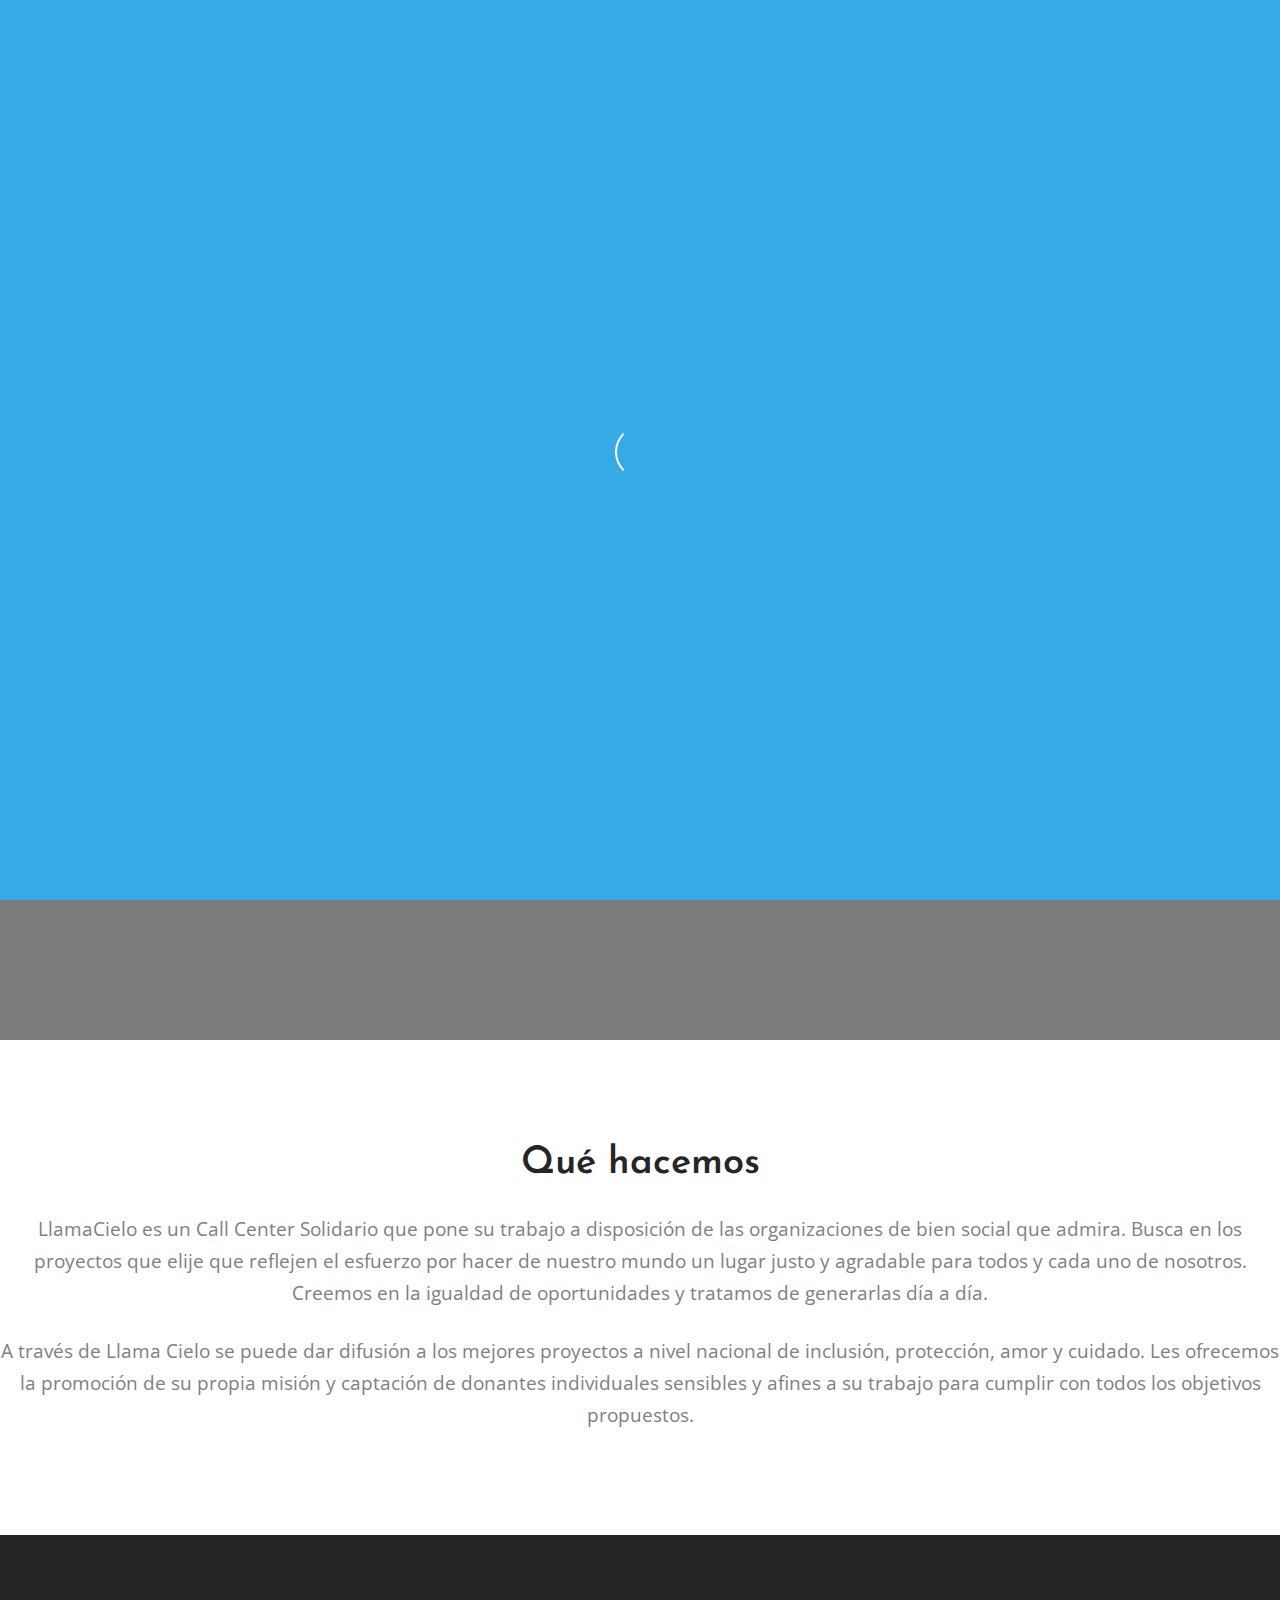
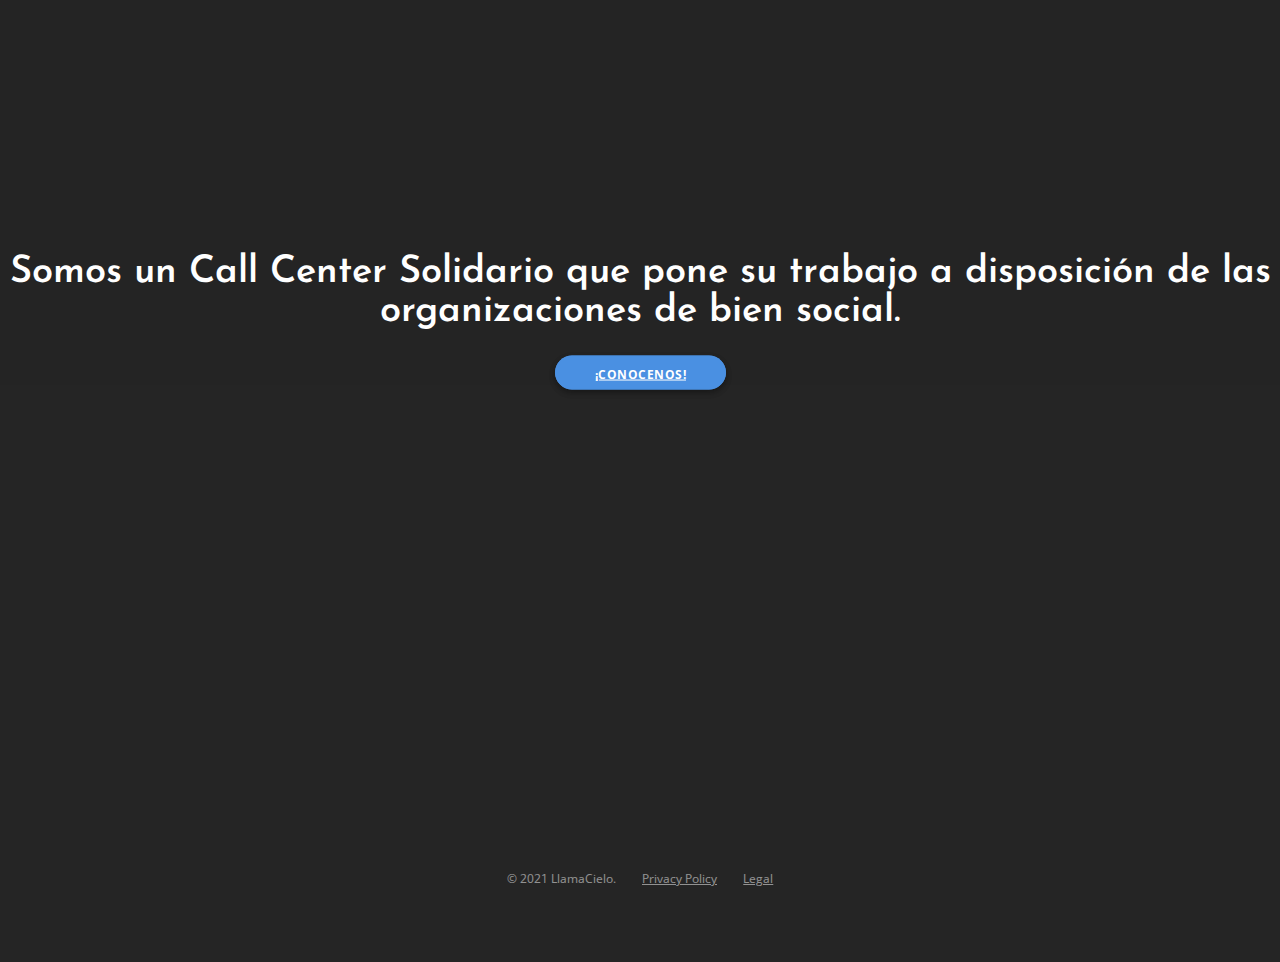
==== commit 790dbd68: "actualizacion fuentes web" ====
--- a/web/administracion.html
+++ b/web/administracion.html
@@ -1,20 +1,25 @@
 <!doctype html>
-<html lang="es">
+<html lang="es" dir="ltr">
 
 <head>
+    <!-- metas -->
     <meta charset="utf-8">
-    <title>Administrador - Llamacielo</title>
+    <title>Administración - LlamaCielo</title>
     <meta name="viewport" content="width=device-width, initial-scale=1.0">
+    <meta http-equiv="X-UA-Compatible" content="ie=edge">
+    <meta name="description" content="">
+    <meta name="keywords" content="">
+
+    <!-- css -->
     <link href="css/socicon.css" rel="stylesheet" type="text/css" media="all" />
     <link href="css/icofont/icofont.min.css" rel="stylesheet" type="text/css" media="all" />
     <link href="css/bootstrap.css" rel="stylesheet" type="text/css" media="all" />
-    <!-- css libreria datatable -->
-    <link rel="stylesheet" href="https://cdn.datatables.net/v/dt/jszip-2.5.0/dt-1.11.3/b-2.0.1/b-html5-2.0.1/datatables.min.css" />
-
+    <link href="https://cdn.datatables.net/v/dt/jszip-2.5.0/dt-1.11.3/b-2.0.1/b-html5-2.0.1/datatables.min.css" rel="stylesheet" type="text/css" media="all" />
     <link href="css/stack-interface.css" rel="stylesheet" type="text/css" media="all" />
     <link href="css/theme.css" rel="stylesheet" type="text/css" media="all" />
     <link href="https://fonts.googleapis.com/css?family=Open+Sans:200,300,400,400i,500,600,700" rel="stylesheet">
 
+    <!-- direct styles -->
     <style>
         ul li {
             cursor: pointer;
@@ -64,6 +69,10 @@
         .disabled-link {
             pointer-events: none;
         }
+        
+        .disclaimer {
+            display: none;
+        }
     </style>
 
 
@@ -78,11 +87,12 @@
 
     <div class="nav-container">
         <div>
-            <div class="bar bar--sm visible-xs">
+            <!-- MOBILE -->
+            <div class="bar bar--sm visible-xs bar--absolute">
                 <div class="container">
                     <div class="row">
                         <div class="col-3 col-md-2">
-                            <a href="index.html"> <img class="logo logo-dark" alt="logo" src="img/logo.png"> <img class="logo logo-light" alt="logo" src="img/logo.png"> </a>
+                            <a href="index.html"> <img class="logo logo-dark" alt="logo" src="img/logo-dark.png"> <img class="logo logo-light" alt="logo" src="img/logo-dark.png"> </a>
                         </div>
                         <div class="col-9 col-md-10 text-right">
                             <a href="#" class="hamburger-toggle" data-toggle-class="#menu1;hidden-xs hidden-sm"> <i class="icon icon--sm stack-interface stack-menu"></i> </a>
@@ -90,12 +100,13 @@
                     </div>
                 </div>
             </div>
-            <nav id="menu1" class="bar bar-1 hidden-xs bar--transparent bar--absolute">
+            <!--DESKTOP -->
+            <nav id="menu1" class="bar bar--sm bar-1 hidden-xs bar--transparent bar--absolute">
                 <div class="container">
                     <div class="row">
                         <div class="col-lg-1 col-md-2 hidden-xs">
                             <div class="bar__module">
-                                <a href="index.html"> <img class="logo logo-dark" alt="logo" src="img/logo.png"> <img class="logo logo-light" alt="logo" src="img/logo.png"> </a>
+                                <a href="index.html"> <img class="logo logo-dark" alt="logo" src="img/logo-light.png"> <img class="logo logo-light" alt="logo" src="img/logo-light.png"> </a>
                             </div>
                         </div>
                         <div class="col-lg-11 col-md-12 text-right text-left-xs text-left-sm">
@@ -271,9 +282,26 @@
 
                     <div class="col-md-12 text-center">
                         <ul class="social-list list-inline list--hover">
-                            <li><a href="#"><i class="socicon socicon-twitter icon icon--xs"></i></a></li>
-                            <li><a href="#"><i class="socicon socicon-facebook icon icon--xs"></i></a></li>
-                            <li><a href="#"><i class="socicon socicon-instagram icon icon--xs"></i></a></li>
+                            <!-- <li>
+                                <a href="#">
+                                    <i class="socicon socicon-twitter icon icon--xs"></i>
+                                </a>
+                            </li>
+                            <li>
+                                <a href="#">
+                                    <i class="socicon socicon-facebook icon icon--xs"></i>
+                                </a>
+                            </li>
+                            <li>
+                                <a href="#">
+                                    <i class="socicon socicon-instagram icon icon--xs"></i>
+                                </a>
+                            </li>-->
+                            <li>
+                                <a href="#">
+                                    <i class="icofont-brand-whatsapp icon--sm"></i>
+                                </a>
+                            </li>
                         </ul>
                     </div>
                 </div>
@@ -412,18 +440,26 @@
                                             <!-- form carga de tarjeta para presentación-->
                                             <fieldset class="scheduler-border">
                                                 <legend id="legend" class="scheduler-border modal_titulo_presentacion"></legend>
-                                                <form id="form-generarPresentacion" autocomplete="off">
+                                                <form id="form-tarjetasOngs" autocomplete="off">
                                                     <div class="row">
-                                                        <!-- select tarjeta -->
-                                                        <div id="presentacionTarjeta" class="col-md-12">
-                                                            <div class="input-select m--20">
+                                                        <!-- select tarjeta y ong -->
+                                                        <div id="" class="col-md-12 m--20">
+                                                            <div class="input-select mb--10">
                                                                 <select id="tarjetaId">
                                                                     <option value="1">VISA CREDITO</option>
                                                                     <option value="2">VISA DEBITO</option>
                                                                     <option value="3">MASTERCARD</option>  
                                                                 </select>
                                                             </div>
+
+                                                            <div class="input-select">
+                                                                <select id="ongsActivas" class="type--uppercase">
+                                                                    
+                                                                </select>
+                                                            </div>
                                                         </div>
+
+
                                                         <div class="col-md-12">
                                                             <!-- boton que lleva a generar o visualizar presentaciones -->
                                                             <button id="btnVerPresentacionesGenerada" class="btn btn--primary type--uppercase m--20 modal_btn_presentacion" type="submit"></button>
--- a/web/css/theme.css
+++ b/web/css/theme.css
@@ -12011,6 +12011,10 @@
     margin-bottom: 20px;
 }
 
+.mb--10 {
+    margin-bottom: 10px;
+}
+
 
 /* elimina los botones de exportar la tabla del datatable */
 
